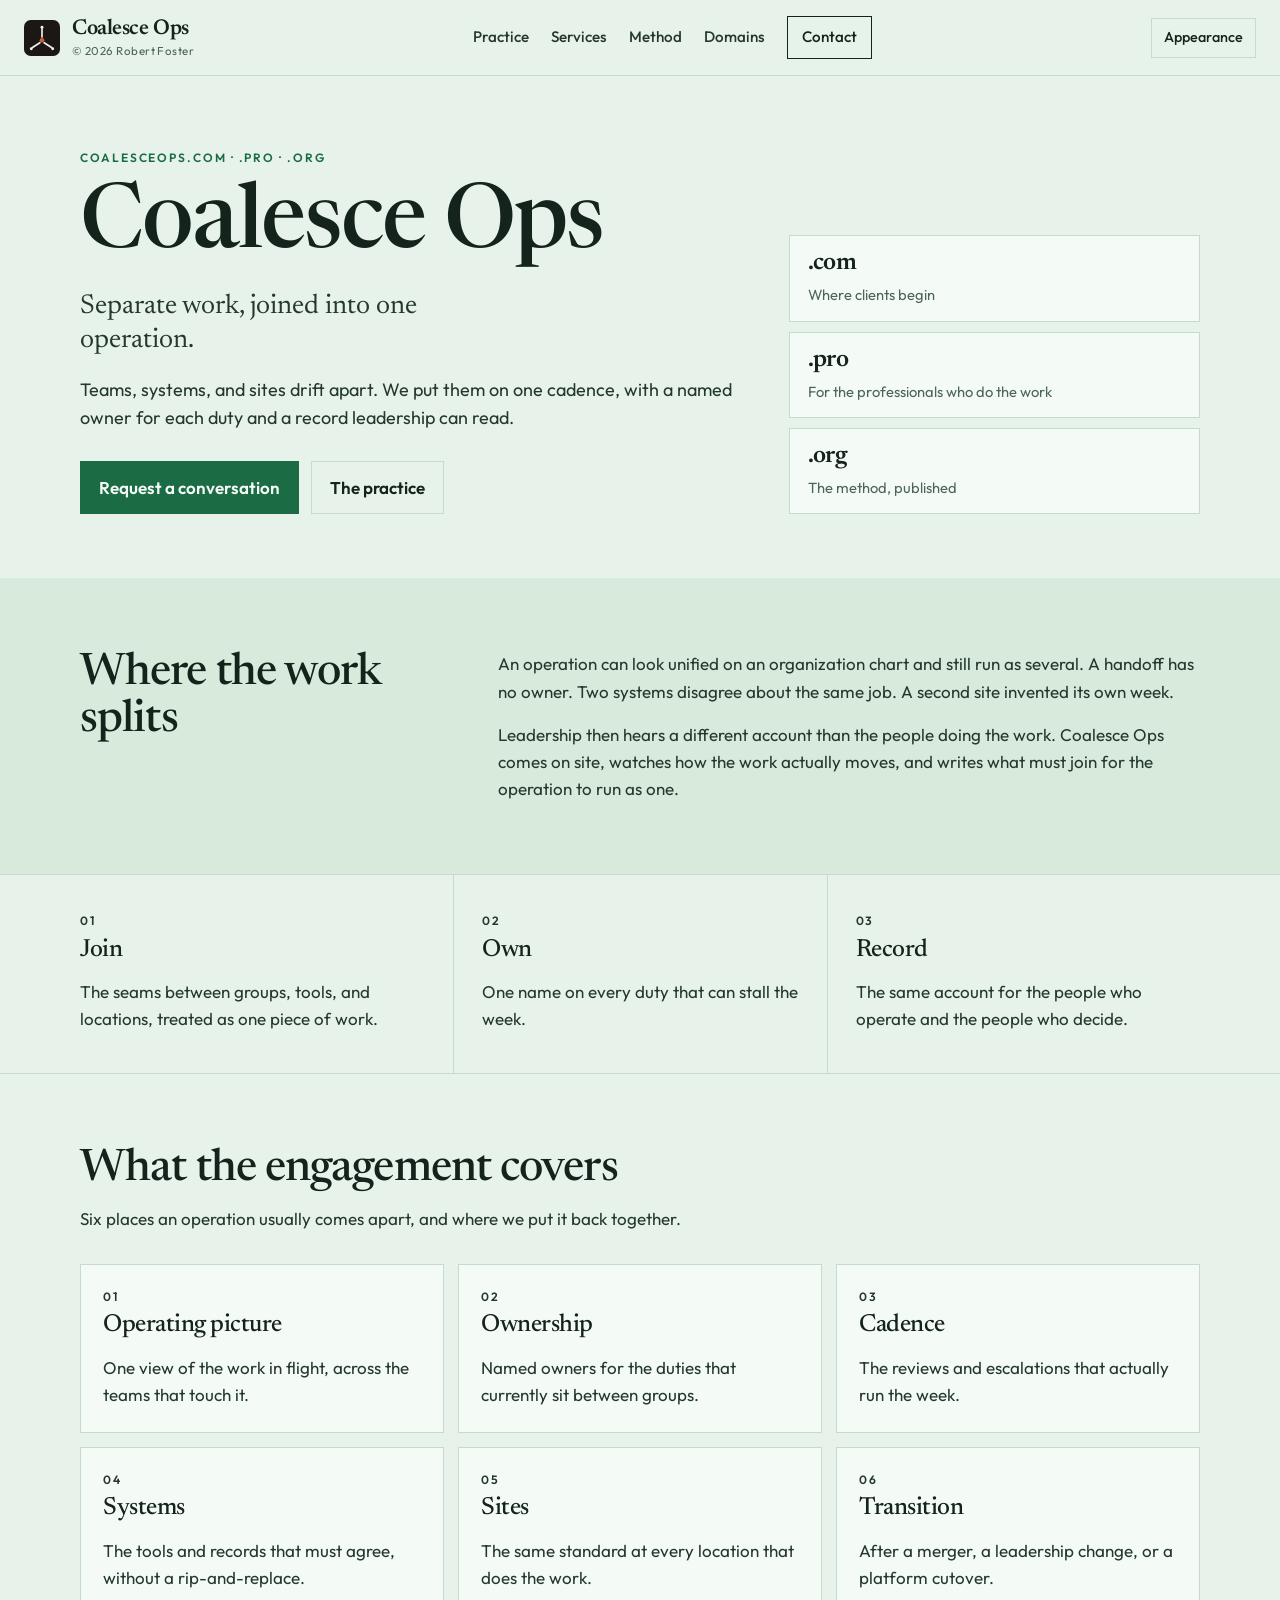
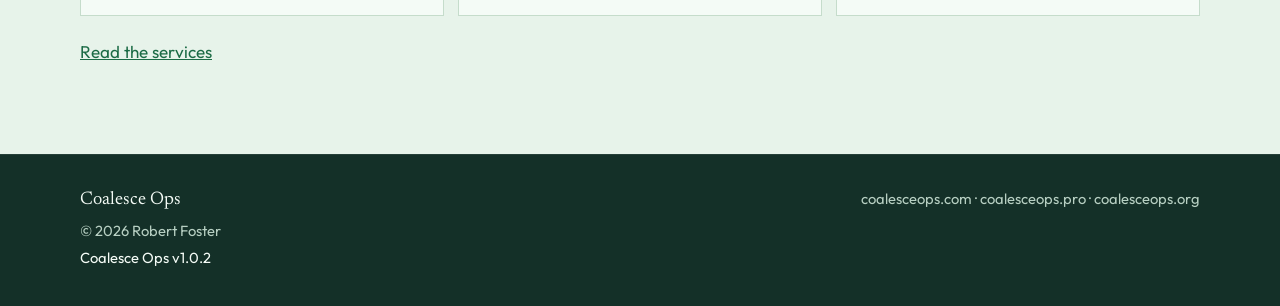
==== index.html @ cc1bc69b "Let the same site drop onto coalesceops.com, .pro, and .org. Co-authored-by: Cursor <cursoragent@cur" ====
<!DOCTYPE html>
<html lang="en">
<head>
  <meta charset="utf-8" />
  <meta name="viewport" content="width=device-width, initial-scale=1" />
  <title>Coalesce Ops — One operation across teams, systems, and sites</title>
  <meta name="description" content="Coalesce Ops joins separate teams, systems, and sites into one operation, with named owners, a single cadence, and a record leadership can use." />
  <meta name="keywords" content="Coalesce Ops, operations consulting, operating cadence, multi-site operations, coalesceops.com, coalesceops.pro, coalesceops.org" />
  <meta name="theme-color" content="#e7f3ea" />
  <script>
    (function () {
      var saved = localStorage.getItem("coalesceops-theme");
      var themes = { light: 1, dark: 1, "light-green": 1, "dark-green": 1, "light-blue": 1, "dark-blue": 1, red: 1, "light-red": 1 };
      document.documentElement.setAttribute("data-theme", themes[saved] ? saved : "light-green");
    })();
  </script>
  <link rel="icon" href="assets/favicon.svg" type="image/svg+xml" />
  <link rel="preconnect" href="https://fonts.googleapis.com" />
  <link rel="preconnect" href="https://fonts.gstatic.com" crossorigin />
  <link href="https://fonts.googleapis.com/css2?family=Newsreader:opsz,wght@6..72,500;6..72,600&family=Outfit:wght@400;500;600&display=swap" rel="stylesheet" />
  <link rel="stylesheet" href="assets/site.css?v=1.0.2" />
</head>
<body>
  <a class="skip" href="#main">Skip to content</a>
  <header class="top">
    <a class="brand" href="index.html">
      <img src="assets/favicon.svg" width="36" height="36" alt="" />
      <span class="brand-text">
        <span class="brand-name">Coalesce Ops</span>
        <span class="brand-legal">© 2026 Robert Foster</span>
      </span>
    </a>
    <nav class="nav" aria-label="Primary">
      <a href="practice.html">Practice</a>
      <a href="services.html">Services</a>
      <a href="method.html">Method</a>
      <a href="domains.html">Domains</a>
      <a class="nav-cta" href="contact.html">Contact</a>
    </nav>
    <div class="header-tools">
      <div class="settings">
        <button type="button" class="settings-btn" id="settings-toggle" aria-expanded="false" aria-controls="settings-panel">Appearance</button>
        <div class="settings-panel" id="settings-panel" hidden>
          <p class="settings-label" id="settings-label">Appearance</p>
          <div class="theme-list" role="radiogroup" aria-labelledby="settings-label">
            <button type="button" role="radio" data-theme="light" aria-checked="false">Light</button>
            <button type="button" role="radio" data-theme="dark" aria-checked="false">Dark</button>
            <button type="button" role="radio" data-theme="light-green" aria-checked="true">Light green</button>
            <button type="button" role="radio" data-theme="dark-green" aria-checked="false">Dark green</button>
            <button type="button" role="radio" data-theme="light-blue" aria-checked="false">Light blue</button>
            <button type="button" role="radio" data-theme="dark-blue" aria-checked="false">Dark blue</button>
            <button type="button" role="radio" data-theme="red" aria-checked="false">Red</button>
            <button type="button" role="radio" data-theme="light-red" aria-checked="false">Light red</button>
          </div>
        </div>
      </div>
      <button type="button" class="nav-toggle" id="nav-toggle" aria-expanded="false" aria-controls="nav-drawer" aria-label="Menu">
        <span></span><span></span>
      </button>
    </div>
  </header>
  <div class="nav-drawer" id="nav-drawer" hidden>
    <a href="practice.html">Practice</a>
    <a href="services.html">Services</a>
    <a href="method.html">Method</a>
    <a href="domains.html">Domains</a>
    <a href="contact.html">Contact</a>
  </div>

  <main id="main">
    <section class="hero">
      <div class="wrap hero-grid">
        <div>
          <p class="eyebrow">CoalesceOps.com · .pro · .org</p>
          <h1>Coalesce Ops</h1>
          <p class="motto">Separate work, joined into one operation.</p>
          <p class="lede">Teams, systems, and sites drift apart. We put them on one cadence, with a named owner for each duty and a record leadership can read.</p>
          <div class="hero-cta">
            <a class="btn primary" href="contact.html">Request a conversation</a>
            <a class="btn ghost" href="practice.html">The practice</a>
          </div>
        </div>
        <div class="domain-stack">
          <a class="domain-card" href="domains.html#com">
            <strong>.com</strong>
            <span>Where clients begin</span>
          </a>
          <a class="domain-card" href="domains.html#pro">
            <strong>.pro</strong>
            <span>For the professionals who do the work</span>
          </a>
          <a class="domain-card" href="domains.html#org">
            <strong>.org</strong>
            <span>The method, published</span>
          </a>
        </div>
      </div>
    </section>

    <section class="band alt">
      <div class="wrap split">
        <h2>Where the work splits</h2>
        <div>
          <p>An operation can look unified on an organization chart and still run as several. A handoff has no owner. Two systems disagree about the same job. A second site invented its own week.</p>
          <p>Leadership then hears a different account than the people doing the work. Coalesce Ops comes on site, watches how the work actually moves, and writes what must join for the operation to run as one.</p>
        </div>
      </div>
    </section>

    <section class="facts" aria-label="The standard">
      <div class="wrap facts-grid">
        <article>
          <p class="num">01</p>
          <h2>Join</h2>
          <p>The seams between groups, tools, and locations, treated as one piece of work.</p>
        </article>
        <article>
          <p class="num">02</p>
          <h2>Own</h2>
          <p>One name on every duty that can stall the week.</p>
        </article>
        <article>
          <p class="num">03</p>
          <h2>Record</h2>
          <p>The same account for the people who operate and the people who decide.</p>
        </article>
      </div>
    </section>

    <section class="band">
      <div class="wrap">
        <header class="section-head">
          <h2>What the engagement covers</h2>
          <p>Six places an operation usually comes apart, and where we put it back together.</p>
        </header>
        <div class="cards">
          <article class="card">
            <p class="num">01</p>
            <h3>Operating picture</h3>
            <p>One view of the work in flight, across the teams that touch it.</p>
          </article>
          <article class="card">
            <p class="num">02</p>
            <h3>Ownership</h3>
            <p>Named owners for the duties that currently sit between groups.</p>
          </article>
          <article class="card">
            <p class="num">03</p>
            <h3>Cadence</h3>
            <p>The reviews and escalations that actually run the week.</p>
          </article>
          <article class="card">
            <p class="num">04</p>
            <h3>Systems</h3>
            <p>The tools and records that must agree, without a rip-and-replace.</p>
          </article>
          <article class="card">
            <p class="num">05</p>
            <h3>Sites</h3>
            <p>The same standard at every location that does the work.</p>
          </article>
          <article class="card">
            <p class="num">06</p>
            <h3>Transition</h3>
            <p>After a merger, a leadership change, or a platform cutover.</p>
          </article>
        </div>
        <p class="section-link"><a href="services.html">Read the services</a></p>
      </div>
    </section>
  </main>

  <footer class="site-foot">
    <div class="wrap">
      <div class="foot-row">
        <div>
          <p class="foot-name">Coalesce Ops</p>
          <p class="foot-legal">© 2026 Robert Foster</p>
          <p class="foot-version">Coalesce Ops v1.0.2</p>
        </div>
        <p class="foot-domains">coalesceops.com · coalesceops.pro · coalesceops.org</p>
      </div>
      <p id="host-note"></p>
    </div>
  </footer>
  <script src="assets/site.js?v=1.0.2"></script>
</body>
</html>
---- assets/site.css ----
html[data-theme="light"] {
  --paper: #f3efe8;
  --surface: #fbf8f3;
  --ink: #1a1714;
  --ink-soft: #3a342e;
  --muted: #6d655c;
  --line: #ddd4c8;
  --accent: #9a3f2a;
  --accent-hot: #7c3120;
  --btn: #1a1714;
  --btn-text: #f6f1ea;
  --header: rgba(243, 239, 232, 0.92);
  --card: #fbf8f3;
  --band: #e9e2d6;
  --foot: #1a1714;
  --foot-ink: #f6f1ea;
  --foot-muted: #c9bfb2;
  --theme-color: #f3efe8;
}

html[data-theme="dark"] {
  --paper: #12100e;
  --surface: #1b1815;
  --ink: #f4efe8;
  --ink-soft: #ddd4c8;
  --muted: #a89d90;
  --line: #322c26;
  --accent: #e08a72;
  --accent-hot: #f0b5a4;
  --btn: #e08a72;
  --btn-text: #1a1210;
  --header: rgba(18, 16, 14, 0.92);
  --card: #1b1815;
  --band: #1b1815;
  --foot: #0c0b0a;
  --foot-ink: #f4efe8;
  --foot-muted: #a89d90;
  --theme-color: #12100e;
}

:root,
html[data-theme="light-green"] {
  --paper: #e7f3ea;
  --surface: #f4fbf6;
  --ink: #14241c;
  --ink-soft: #24382d;
  --muted: #4d6558;
  --line: #c5dccb;
  --accent: #1b6b45;
  --accent-hot: #145536;
  --btn: #1b6b45;
  --btn-text: #f4fbf6;
  --header: rgba(231, 243, 234, 0.94);
  --card: #f4fbf6;
  --band: #d7eadc;
  --foot: #143028;
  --foot-ink: #f4fbf6;
  --foot-muted: #b7cfc2;
  --theme-color: #e7f3ea;
}

html[data-theme="dark-green"] {
  --paper: #0e1c16;
  --surface: #15281f;
  --ink: #e7f3ec;
  --ink-soft: #c5dccd;
  --muted: #8eaa9c;
  --line: #2a4638;
  --accent: #8fceb0;
  --accent-hot: #c8e8d6;
  --btn: #2f6b56;
  --btn-text: #f4faf6;
  --header: rgba(14, 28, 22, 0.94);
  --card: #15281f;
  --band: #12241c;
  --foot: #081410;
  --foot-ink: #f4faf6;
  --foot-muted: #8eaa9c;
  --theme-color: #0e1c16;
}

html[data-theme="light-blue"] {
  --paper: #e7f1f8;
  --surface: #f5fafc;
  --ink: #152433;
  --ink-soft: #2c4154;
  --muted: #5a7082;
  --line: #c5d7e6;
  --accent: #1d4e89;
  --accent-hot: #163a66;
  --btn: #1d4e89;
  --btn-text: #f5fafc;
  --header: rgba(231, 241, 248, 0.94);
  --card: #f5fafc;
  --band: #d5e6f2;
  --foot: #152433;
  --foot-ink: #f5fafc;
  --foot-muted: #b7c9d8;
  --theme-color: #e7f1f8;
}

html[data-theme="dark-blue"] {
  --paper: #0e1a2b;
  --surface: #15263d;
  --ink: #eef4fb;
  --ink-soft: #d0dce8;
  --muted: #93a8be;
  --line: #2a4260;
  --accent: #9fd0f2;
  --accent-hot: #d6ebfa;
  --btn: #3d7ab8;
  --btn-text: #f4f7fb;
  --header: rgba(14, 26, 43, 0.94);
  --card: #15263d;
  --band: #122033;
  --foot: #0a1422;
  --foot-ink: #f4f7fb;
  --foot-muted: #93a8be;
  --theme-color: #0e1a2b;
}

html[data-theme="red"] {
  --paper: #2a1214;
  --surface: #3a1a1d;
  --ink: #fbeeed;
  --ink-soft: #f0d4d0;
  --muted: #c9a09a;
  --line: #5c3034;
  --accent: #f0a8a0;
  --accent-hot: #f8d0cb;
  --btn: #a33b3b;
  --btn-text: #fff6f5;
  --header: rgba(42, 18, 20, 0.94);
  --card: #3a1a1d;
  --band: #321618;
  --foot: #1a0c0e;
  --foot-ink: #fbeeed;
  --foot-muted: #c9a09a;
  --theme-color: #2a1214;
}

html[data-theme="light-red"] {
  --paper: #f8eeec;
  --surface: #fff8f7;
  --ink: #2a1614;
  --ink-soft: #4a2c28;
  --muted: #7a564f;
  --line: #ead4cf;
  --accent: #9a3030;
  --accent-hot: #7a2424;
  --btn: #9a3030;
  --btn-text: #fff8f7;
  --header: rgba(248, 238, 236, 0.94);
  --card: #fff8f7;
  --band: #f0ddd9;
  --foot: #2a1614;
  --foot-ink: #fff8f7;
  --foot-muted: #e0c4be;
  --theme-color: #f8eeec;
}

:root {
  --max: 1120px;
  --serif: "Newsreader", "Iowan Old Style", Palatino, serif;
  --sans: "Outfit", "Segoe UI", sans-serif;
}

*,
*::before,
*::after { box-sizing: border-box; }

html { scroll-behavior: smooth; }

body {
  margin: 0;
  font-family: var(--sans);
  font-size: 1.0625rem;
  line-height: 1.6;
  color: var(--ink);
  background: var(--paper);
  -webkit-font-smoothing: antialiased;
}

img { display: block; max-width: 100%; }

a { color: var(--accent); }
a:hover { color: var(--accent-hot); }

:focus-visible {
  outline: 2px solid var(--accent);
  outline-offset: 3px;
}

.skip {
  position: absolute;
  left: -999px;
  top: 0;
  background: var(--btn);
  color: var(--btn-text);
  padding: 8px 12px;
  z-index: 100;
}
.skip:focus { left: 12px; top: 12px; }

.wrap {
  width: min(var(--max), calc(100% - 48px));
  margin-inline: auto;
}

.top {
  position: sticky;
  top: 0;
  z-index: 40;
  display: flex;
  align-items: center;
  justify-content: space-between;
  gap: 20px;
  min-height: 76px;
  padding: 12px 24px;
  background: var(--header);
  border-bottom: 1px solid var(--line);
  backdrop-filter: blur(12px);
}

.brand {
  display: flex;
  align-items: center;
  gap: 12px;
  color: var(--ink);
  text-decoration: none;
  min-width: 0;
}
.brand:hover { color: var(--ink); }
.brand img { width: 36px; height: 36px; flex: none; }
.brand-text { display: flex; flex-direction: column; line-height: 1.15; }
.brand-name {
  font-family: var(--serif);
  font-weight: 600;
  font-size: 1.35rem;
  letter-spacing: -0.02em;
}
.brand-legal {
  margin-top: 2px;
  font-size: 0.72rem;
  letter-spacing: 0.04em;
  color: var(--muted);
}

.nav {
  display: flex;
  align-items: center;
  gap: 22px;
}
.nav a {
  color: var(--ink-soft);
  text-decoration: none;
  font-size: 0.95rem;
  font-weight: 500;
}
.nav a:hover,
.nav a[aria-current="page"] { color: var(--ink); }
.nav a[aria-current="page"] { box-shadow: inset 0 -1px 0 var(--accent); }

.nav-cta {
  padding: 8px 14px;
  border: 1px solid var(--ink);
  color: var(--ink) !important;
  box-shadow: none !important;
}
.nav-cta:hover,
.nav-cta[aria-current="page"] {
  background: var(--btn);
  color: var(--btn-text) !important;
  border-color: var(--btn);
}

.header-tools {
  display: flex;
  align-items: center;
  gap: 10px;
}

.settings { position: relative; }
.settings-btn {
  min-height: 40px;
  padding: 0 12px;
  border: 1px solid var(--line);
  background: transparent;
  color: var(--ink);
  font: inherit;
  font-size: 0.9rem;
  font-weight: 500;
  cursor: pointer;
}
.settings-panel {
  position: absolute;
  top: calc(100% + 8px);
  right: 0;
  z-index: 50;
  min-width: 180px;
  padding: 12px;
  background: var(--surface);
  border: 1px solid var(--line);
}
.settings-panel[hidden] { display: none !important; }
.settings-label {
  margin: 0 0 8px;
  font-size: 0.72rem;
  font-weight: 600;
  letter-spacing: 0.12em;
  text-transform: uppercase;
  color: var(--muted);
}
.theme-list { display: flex; flex-direction: column; }
.theme-list button {
  min-height: 36px;
  padding: 6px 8px;
  border: 0;
  background: transparent;
  color: var(--ink);
  font: inherit;
  font-size: 0.92rem;
  text-align: left;
  cursor: pointer;
}
.theme-list button[aria-checked="true"] {
  background: var(--ink);
  color: var(--paper);
}

.nav-toggle {
  display: none;
  width: 44px;
  height: 44px;
  border: 1px solid var(--line);
  background: transparent;
  cursor: pointer;
  padding: 0;
  align-items: center;
  justify-content: center;
  flex-direction: column;
  gap: 6px;
}
.nav-toggle span {
  display: block;
  width: 18px;
  height: 1.5px;
  background: var(--ink);
}

.nav-drawer {
  position: sticky;
  top: 76px;
  z-index: 39;
  display: flex;
  flex-direction: column;
  margin: 0 16px;
  background: var(--surface);
  border: 1px solid var(--line);
}
.nav-drawer[hidden] { display: none !important; }
.nav-drawer a {
  color: var(--ink);
  text-decoration: none;
  padding: 14px 16px;
  border-bottom: 1px solid var(--line);
  font-weight: 500;
}
.nav-drawer a:last-child { border-bottom: 0; }
.nav-drawer a[aria-current="page"] { color: var(--accent); }

.hero {
  padding: 72px 0 64px;
}
.hero-grid {
  display: grid;
  grid-template-columns: 1.35fr 0.85fr;
  gap: 56px;
  align-items: end;
}
.eyebrow {
  margin: 0 0 18px;
  font-size: 0.75rem;
  font-weight: 600;
  letter-spacing: 0.16em;
  text-transform: uppercase;
  color: var(--accent);
}
h1, h2, h3 { font-family: var(--serif); font-weight: 500; letter-spacing: -0.02em; }
.hero h1 {
  margin: 0;
  font-size: clamp(3.2rem, 7vw, 5.6rem);
  line-height: 0.92;
}
.motto {
  margin: 22px 0 0;
  max-width: 16em;
  font-family: var(--serif);
  font-size: clamp(1.35rem, 2.2vw, 1.7rem);
  line-height: 1.25;
  color: var(--ink-soft);
}
.lede {
  margin: 18px 0 0;
  max-width: 38em;
  font-size: 1.125rem;
  color: var(--ink-soft);
}
.hero-cta {
  display: flex;
  flex-wrap: wrap;
  gap: 12px;
  margin-top: 28px;
}

.btn {
  display: inline-flex;
  align-items: center;
  justify-content: center;
  min-height: 48px;
  padding: 12px 18px;
  font: inherit;
  font-weight: 600;
  text-decoration: none;
  border: 1px solid transparent;
}
.btn.primary { background: var(--btn); color: var(--btn-text); }
.btn.primary:hover { color: var(--btn-text); filter: brightness(1.15); }
.btn.ghost {
  background: transparent;
  color: var(--ink);
  border-color: var(--line);
}
.btn.ghost:hover { border-color: var(--ink); color: var(--ink); }

.domain-stack { display: flex; flex-direction: column; gap: 10px; }
.domain-card {
  display: block;
  padding: 16px 18px 14px;
  background: var(--card);
  border: 1px solid var(--line);
  text-decoration: none;
  color: var(--ink);
}
.domain-card:hover { border-color: var(--accent); color: var(--ink); }
.domain-card strong {
  display: block;
  font-family: var(--serif);
  font-size: 1.55rem;
  font-weight: 600;
  letter-spacing: -0.03em;
  line-height: 1;
}
.domain-card span {
  display: block;
  margin-top: 6px;
  color: var(--muted);
  font-size: 0.92rem;
}

.band { padding: 72px 0; }
.band.alt { background: var(--band); }
.split {
  display: grid;
  grid-template-columns: 0.7fr 1.3fr;
  gap: 40px;
}
.split h2, .section-head h2, .page-head h1 {
  margin: 0;
  font-size: clamp(2rem, 4vw, 2.8rem);
  line-height: 1.05;
}
.page-head { padding: 56px 0 8px; }
.page-head .lede { margin-top: 16px; }
.split p, .prose p { margin: 0 0 16px; color: var(--ink-soft); }
.split p:last-child, .prose p:last-child { margin-bottom: 0; }

.facts { border-top: 1px solid var(--line); border-bottom: 1px solid var(--line); }
.facts-grid {
  display: grid;
  grid-template-columns: repeat(3, 1fr);
}
.facts article { padding: 36px 28px 40px 0; }
.facts article + article {
  padding-left: 28px;
  border-left: 1px solid var(--line);
}
.num {
  margin: 0 0 10px;
  font-size: 0.75rem;
  font-weight: 600;
  letter-spacing: 0.14em;
  color: var(--accent);
}
.facts h2, .card h3, .steps h3 {
  margin: 0 0 8px;
  font-size: 1.55rem;
}
.facts p, .card p, .steps p { margin: 0; color: var(--ink-soft); }

.section-head { max-width: 36em; margin-bottom: 32px; }
.section-head p { margin: 12px 0 0; color: var(--ink-soft); }

.cards {
  display: grid;
  grid-template-columns: repeat(3, 1fr);
  gap: 14px;
}
.card {
  padding: 22px 22px 24px;
  background: var(--surface);
  border: 1px solid var(--line);
}
.card a.more {
  display: inline-block;
  margin-top: 14px;
  font-size: 0.92rem;
  font-weight: 600;
  text-decoration: none;
}

.steps {
  list-style: none;
  margin: 0;
  padding: 0;
  display: grid;
  gap: 0;
}
.steps li {
  display: grid;
  grid-template-columns: 88px 1fr;
  gap: 16px;
  padding: 22px 0;
  border-top: 1px solid var(--line);
}
.steps li:last-child { border-bottom: 1px solid var(--line); }
.steps .num { margin: 6px 0 0; font-family: var(--serif); font-size: 1.4rem; letter-spacing: 0; font-weight: 500; }

.domain-detail { display: grid; gap: 14px; }
.domain-detail article {
  display: grid;
  grid-template-columns: 180px 1fr;
  gap: 24px;
  padding: 28px 0;
  border-top: 1px solid var(--line);
}
.domain-detail article:last-child { border-bottom: 1px solid var(--line); }
.tld {
  margin: 0;
  font-family: var(--serif);
  font-size: 2rem;
  line-height: 1;
}
.domain-detail h2 { margin: 0 0 8px; font-size: 1.7rem; }
.domain-detail p { margin: 0; color: var(--ink-soft); }

address {
  font-style: normal;
  display: flex;
  flex-direction: column;
  gap: 8px;
  font-size: 1.25rem;
}
address a { color: var(--foot-ink); text-decoration: none; border-bottom: 1px solid var(--foot-muted); }
.contact-band {
  background: var(--foot);
  color: var(--foot-ink);
  padding: 64px 0;
}
.contact-band .eyebrow { color: #e08a72; }
.contact-band h2 { margin: 0 0 12px; font-size: clamp(2rem, 4vw, 2.8rem); }
.section-link { margin-top: 22px; }
.contact-band p { margin: 0; max-width: 36em; color: var(--foot-muted); }
.contact-grid {
  display: grid;
  grid-template-columns: 1.2fr 0.8fr;
  gap: 32px;
  align-items: end;
}

.site-foot {
  background: var(--foot);
  color: var(--foot-muted);
  border-top: 1px solid rgba(255, 255, 255, 0.08);
  padding: 28px 0 36px;
}
.foot-row {
  display: flex;
  flex-wrap: wrap;
  justify-content: space-between;
  gap: 12px 24px;
  align-items: baseline;
}
.foot-name {
  margin: 0;
  color: var(--foot-ink);
  font-family: var(--serif);
  font-size: 1.15rem;
}
.foot-version, .foot-legal, .foot-domains { margin: 4px 0 0; font-size: 0.92rem; }
.foot-version { color: var(--foot-ink); }
#host-note:empty { display: none; }
#host-note { margin: 14px 0 0; font-size: 0.92rem; }

@media (max-width: 900px) {
  .nav { display: none; }
  .nav-toggle { display: flex; }
  .hero-grid,
  .split,
  .facts-grid,
  .cards,
  .contact-grid,
  .domain-detail article {
    grid-template-columns: 1fr;
  }
  .facts article,
  .facts article + article {
    padding: 28px 0;
    border-left: 0;
    border-top: 1px solid var(--line);
  }
  .facts article:first-child { border-top: 0; }
  .hero { padding-top: 40px; }
  .wrap { width: min(var(--max), calc(100% - 32px)); }
}
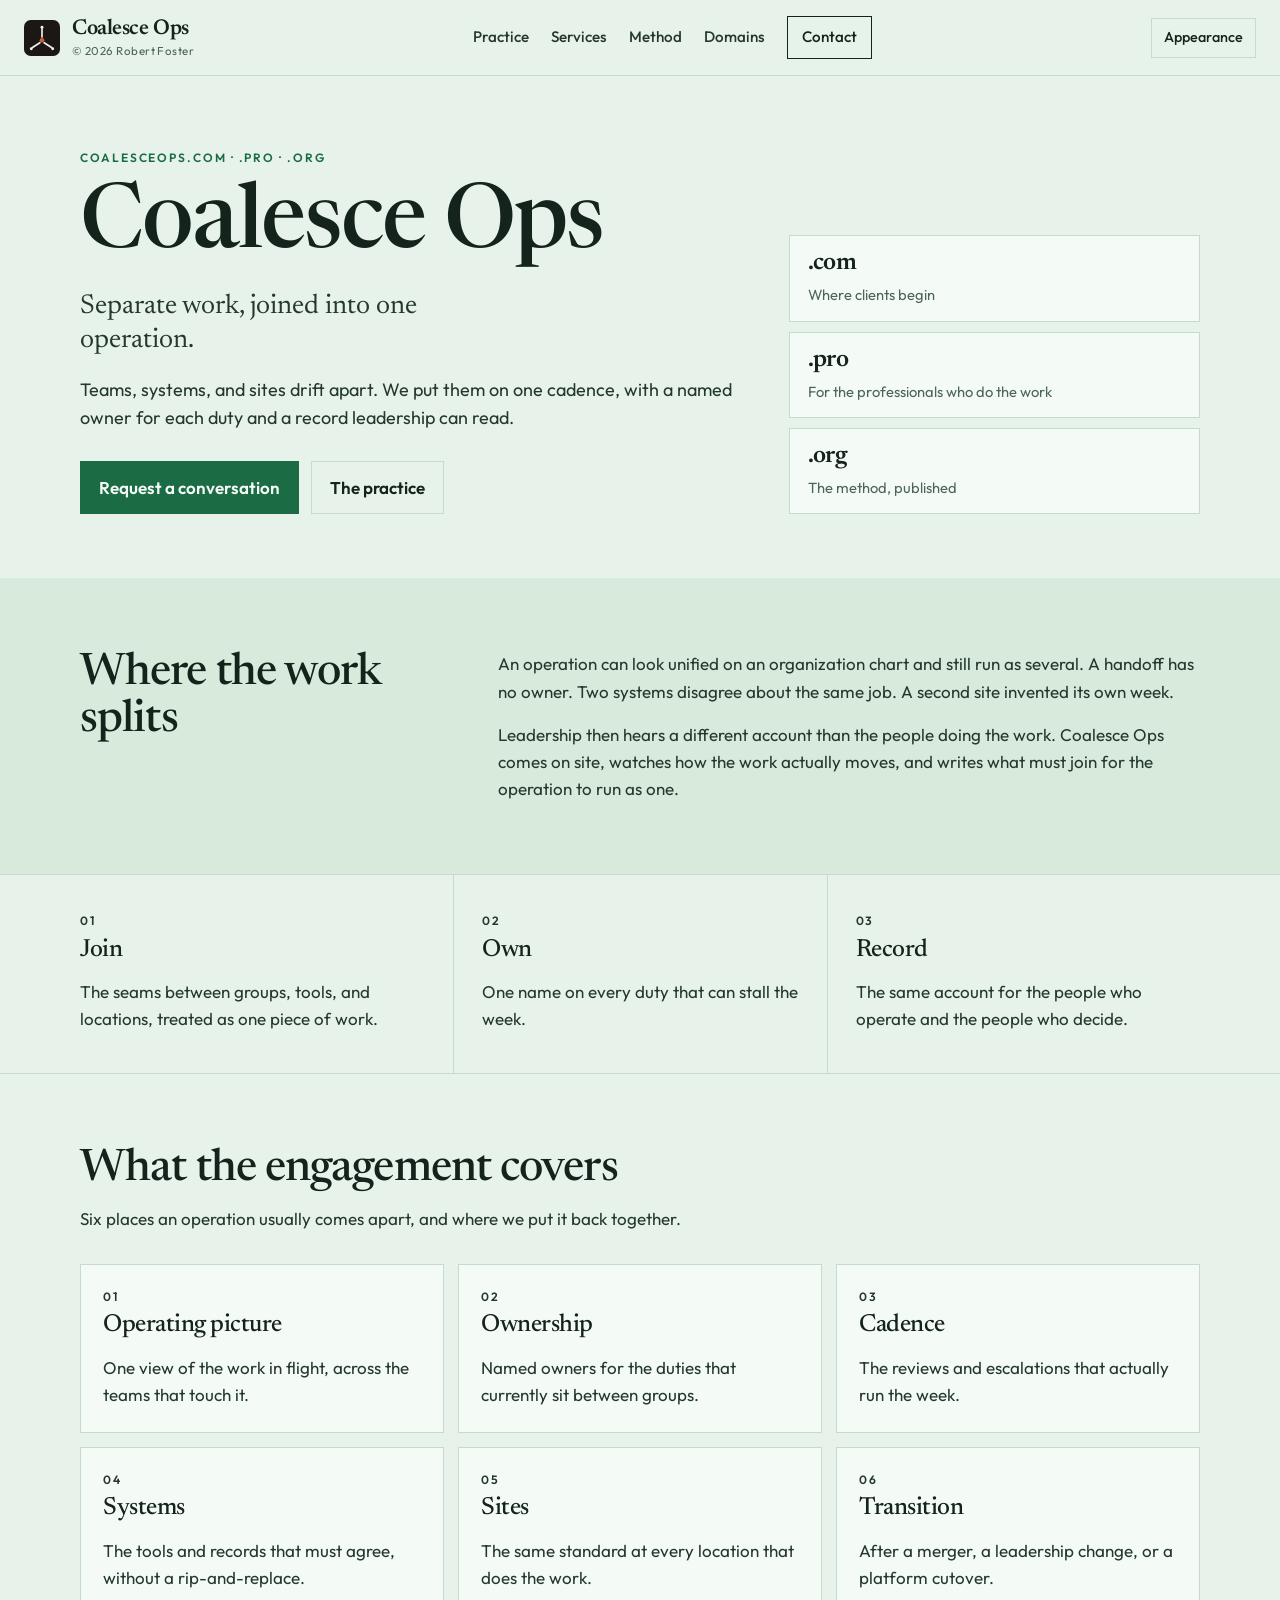
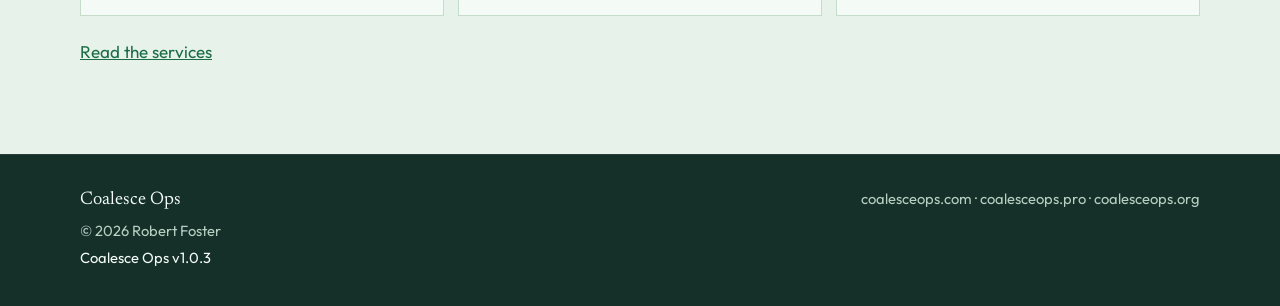
==== commit 5b473af6: "Add a medium blue appearance between light blue and dark blue. Co-authored-by: Cursor <cursoragent@c" ====
--- a/index.html
+++ b/index.html
@@ -10,7 +10,7 @@
   <script>
     (function () {
       var saved = localStorage.getItem("coalesceops-theme");
-      var themes = { light: 1, dark: 1, "light-green": 1, "dark-green": 1, "light-blue": 1, "dark-blue": 1, red: 1, "light-red": 1 };
+      var themes = { light: 1, dark: 1, "light-green": 1, "dark-green": 1, "light-blue": 1, "medium-blue": 1, "dark-blue": 1, red: 1, "light-red": 1 };
       document.documentElement.setAttribute("data-theme", themes[saved] ? saved : "light-green");
     })();
   </script>
@@ -18,7 +18,7 @@
   <link rel="preconnect" href="https://fonts.googleapis.com" />
   <link rel="preconnect" href="https://fonts.gstatic.com" crossorigin />
   <link href="https://fonts.googleapis.com/css2?family=Newsreader:opsz,wght@6..72,500;6..72,600&family=Outfit:wght@400;500;600&display=swap" rel="stylesheet" />
-  <link rel="stylesheet" href="assets/site.css?v=1.0.2" />
+  <link rel="stylesheet" href="assets/site.css?v=1.0.3" />
 </head>
 <body>
   <a class="skip" href="#main">Skip to content</a>
@@ -48,6 +48,7 @@
             <button type="button" role="radio" data-theme="light-green" aria-checked="true">Light green</button>
             <button type="button" role="radio" data-theme="dark-green" aria-checked="false">Dark green</button>
             <button type="button" role="radio" data-theme="light-blue" aria-checked="false">Light blue</button>
+            <button type="button" role="radio" data-theme="medium-blue" aria-checked="false">Medium blue</button>
             <button type="button" role="radio" data-theme="dark-blue" aria-checked="false">Dark blue</button>
             <button type="button" role="radio" data-theme="red" aria-checked="false">Red</button>
             <button type="button" role="radio" data-theme="light-red" aria-checked="false">Light red</button>
@@ -176,13 +177,13 @@
         <div>
           <p class="foot-name">Coalesce Ops</p>
           <p class="foot-legal">© 2026 Robert Foster</p>
-          <p class="foot-version">Coalesce Ops v1.0.2</p>
+          <p class="foot-version">Coalesce Ops v1.0.3</p>
         </div>
         <p class="foot-domains">coalesceops.com · coalesceops.pro · coalesceops.org</p>
       </div>
       <p id="host-note"></p>
     </div>
   </footer>
-  <script src="assets/site.js?v=1.0.2"></script>
+  <script src="assets/site.js?v=1.0.3"></script>
 </body>
 </html>
--- a/assets/site.css
+++ b/assets/site.css
@@ -97,6 +97,26 @@
   --foot-ink: #f5fafc;
   --foot-muted: #b7c9d8;
   --theme-color: #e7f1f8;
+}
+
+html[data-theme="medium-blue"] {
+  --paper: #1f5c96;
+  --surface: #2770b0;
+  --ink: #f4f8fc;
+  --ink-soft: #d7e6f4;
+  --muted: #d5e6f5;
+  --line: #4d8bc4;
+  --accent: #d6ebfa;
+  --accent-hot: #ffffff;
+  --btn: #d6ebfa;
+  --btn-text: #0e2a44;
+  --header: rgba(31, 92, 150, 0.94);
+  --card: #2770b0;
+  --band: #1a5084;
+  --foot: #0e2a44;
+  --foot-ink: #f4f8fc;
+  --foot-muted: #c5d7e8;
+  --theme-color: #1f5c96;
 }
 
 html[data-theme="dark-blue"] {
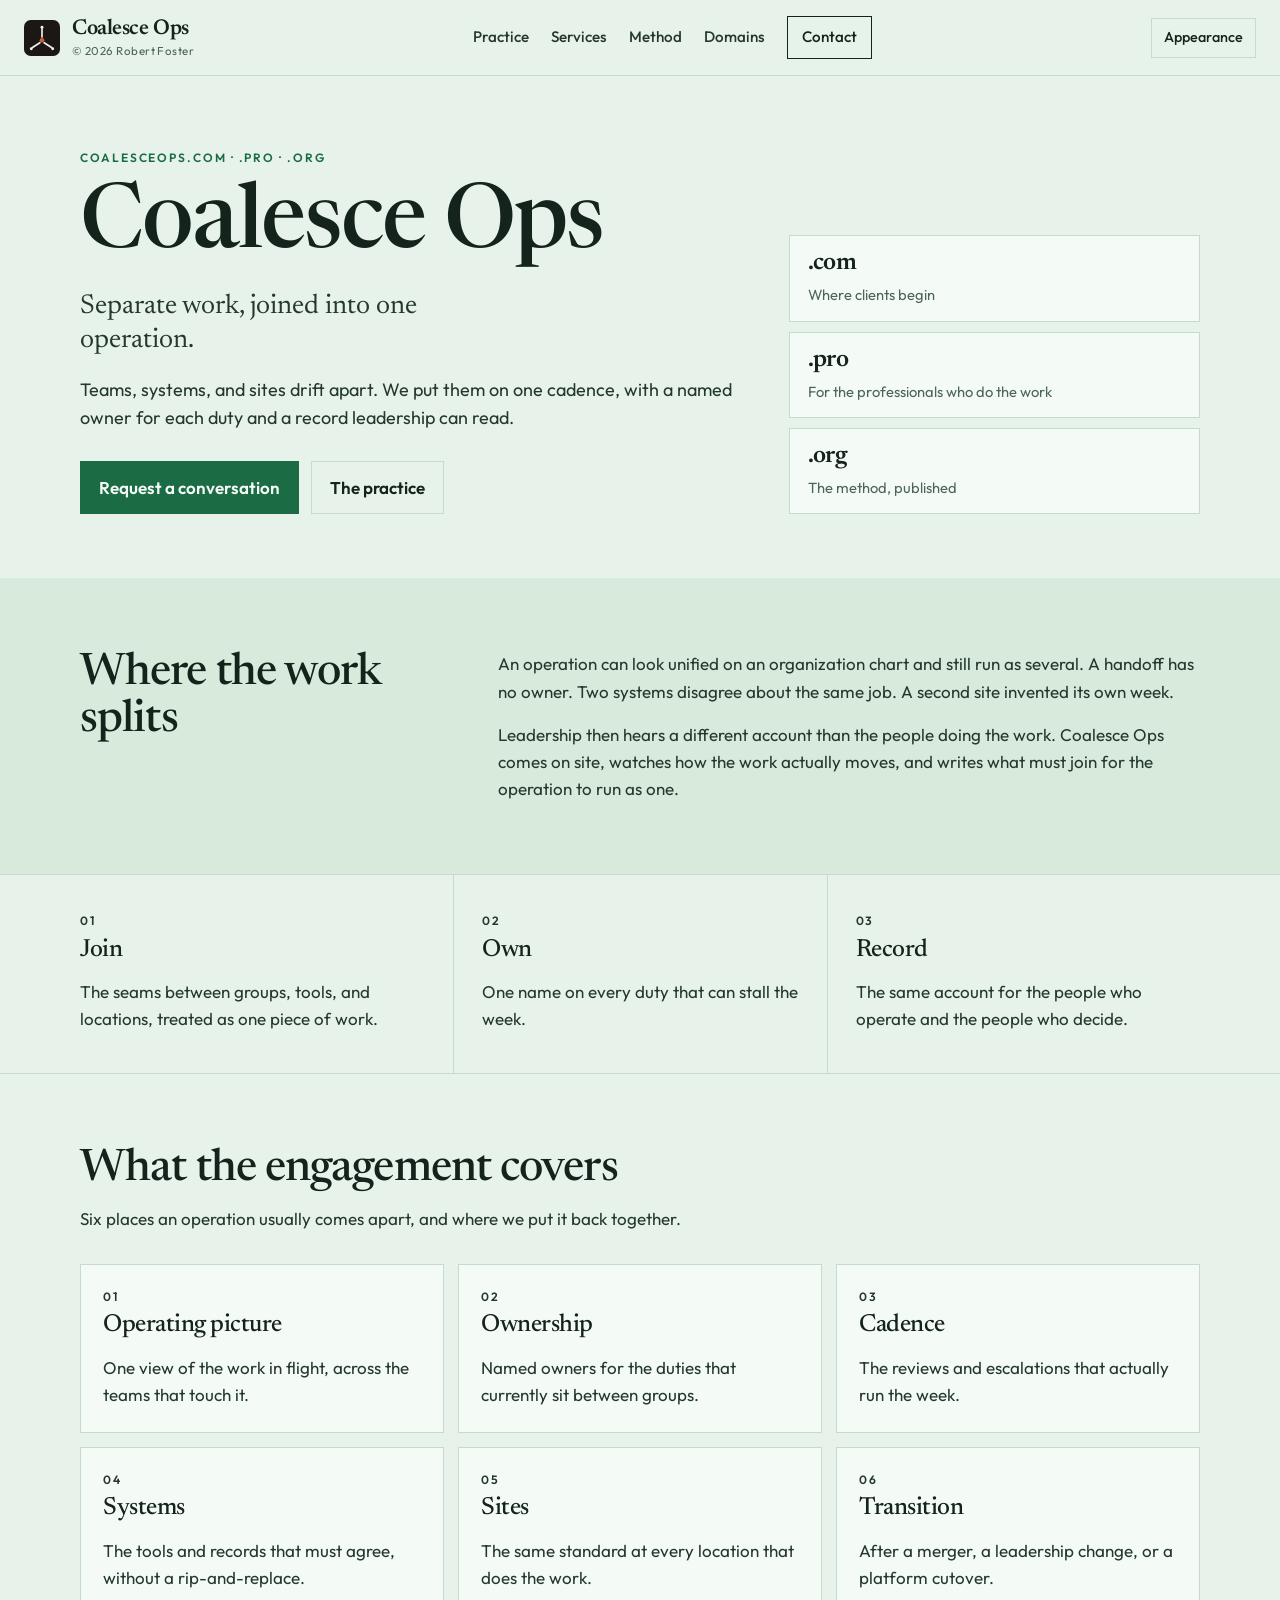
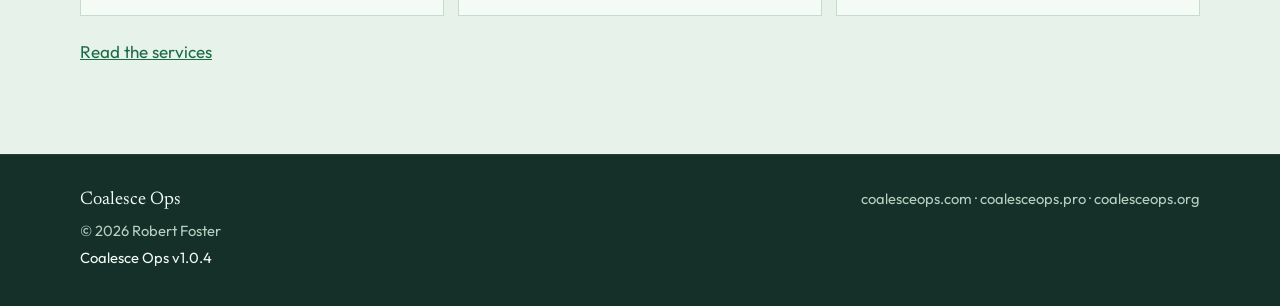
==== commit 9485bcaf: "Add a medium green appearance between light green and dark green. Co-authored-by: Cursor <cursoragen" ====
--- a/index.html
+++ b/index.html
@@ -10,7 +10,7 @@
   <script>
     (function () {
       var saved = localStorage.getItem("coalesceops-theme");
-      var themes = { light: 1, dark: 1, "light-green": 1, "dark-green": 1, "light-blue": 1, "medium-blue": 1, "dark-blue": 1, red: 1, "light-red": 1 };
+      var themes = { light: 1, dark: 1, "light-green": 1, "medium-green": 1, "dark-green": 1, "light-blue": 1, "medium-blue": 1, "dark-blue": 1, red: 1, "light-red": 1 };
       document.documentElement.setAttribute("data-theme", themes[saved] ? saved : "light-green");
     })();
   </script>
@@ -18,7 +18,7 @@
   <link rel="preconnect" href="https://fonts.googleapis.com" />
   <link rel="preconnect" href="https://fonts.gstatic.com" crossorigin />
   <link href="https://fonts.googleapis.com/css2?family=Newsreader:opsz,wght@6..72,500;6..72,600&family=Outfit:wght@400;500;600&display=swap" rel="stylesheet" />
-  <link rel="stylesheet" href="assets/site.css?v=1.0.3" />
+  <link rel="stylesheet" href="assets/site.css?v=1.0.4" />
 </head>
 <body>
   <a class="skip" href="#main">Skip to content</a>
@@ -46,6 +46,7 @@
             <button type="button" role="radio" data-theme="light" aria-checked="false">Light</button>
             <button type="button" role="radio" data-theme="dark" aria-checked="false">Dark</button>
             <button type="button" role="radio" data-theme="light-green" aria-checked="true">Light green</button>
+            <button type="button" role="radio" data-theme="medium-green" aria-checked="false">Medium green</button>
             <button type="button" role="radio" data-theme="dark-green" aria-checked="false">Dark green</button>
             <button type="button" role="radio" data-theme="light-blue" aria-checked="false">Light blue</button>
             <button type="button" role="radio" data-theme="medium-blue" aria-checked="false">Medium blue</button>
@@ -177,13 +178,13 @@
         <div>
           <p class="foot-name">Coalesce Ops</p>
           <p class="foot-legal">© 2026 Robert Foster</p>
-          <p class="foot-version">Coalesce Ops v1.0.3</p>
+          <p class="foot-version">Coalesce Ops v1.0.4</p>
         </div>
         <p class="foot-domains">coalesceops.com · coalesceops.pro · coalesceops.org</p>
       </div>
       <p id="host-note"></p>
     </div>
   </footer>
-  <script src="assets/site.js?v=1.0.3"></script>
+  <script src="assets/site.js?v=1.0.4"></script>
 </body>
 </html>
--- a/assets/site.css
+++ b/assets/site.css
@@ -57,6 +57,26 @@
   --foot-ink: #f4fbf6;
   --foot-muted: #b7cfc2;
   --theme-color: #e7f3ea;
+}
+
+html[data-theme="medium-green"] {
+  --paper: #1f6b45;
+  --surface: #278556;
+  --ink: #f4fbf6;
+  --ink-soft: #d7eadf;
+  --muted: #d5eadc;
+  --line: #4d9a72;
+  --accent: #d7f0e3;
+  --accent-hot: #ffffff;
+  --btn: #d7f0e3;
+  --btn-text: #0e2a1c;
+  --header: rgba(31, 107, 69, 0.94);
+  --card: #278556;
+  --band: #1a5c3b;
+  --foot: #0e2a1c;
+  --foot-ink: #f4fbf6;
+  --foot-muted: #c5dfd0;
+  --theme-color: #1f6b45;
 }
 
 html[data-theme="dark-green"] {
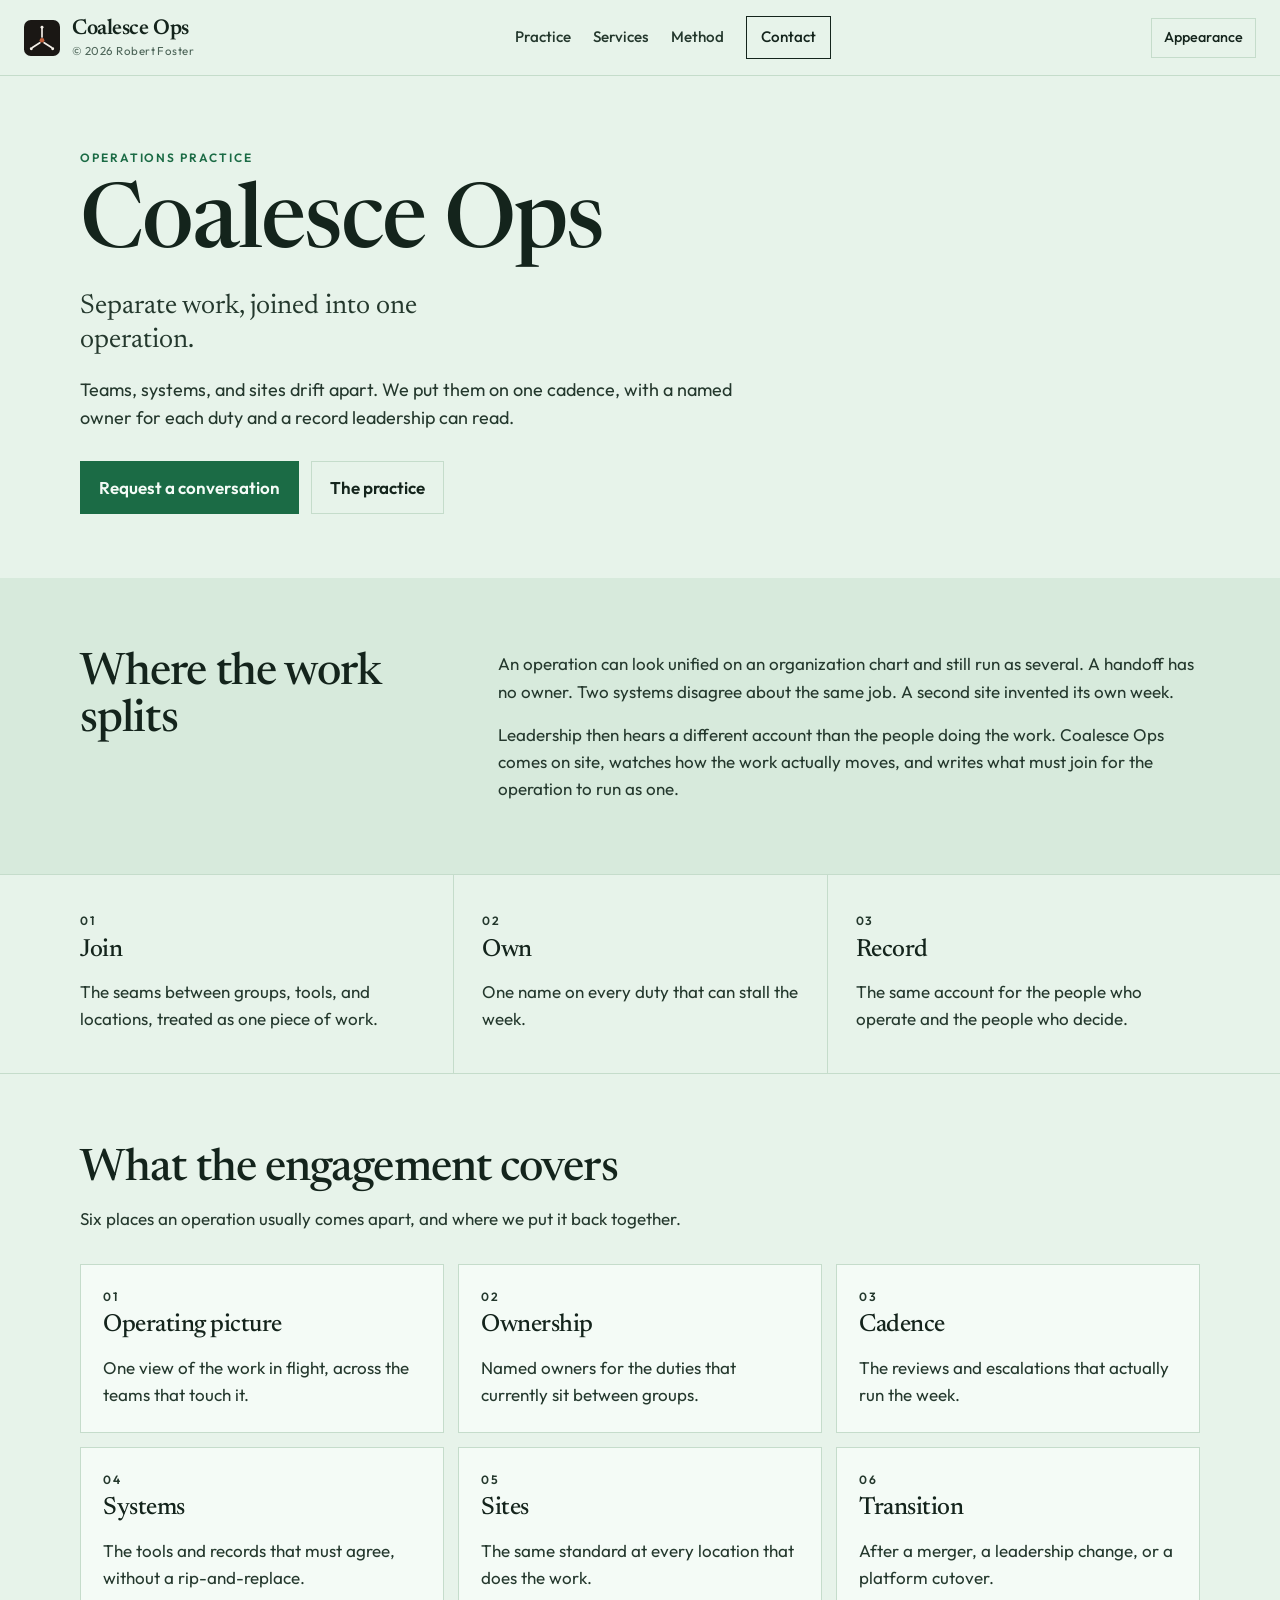
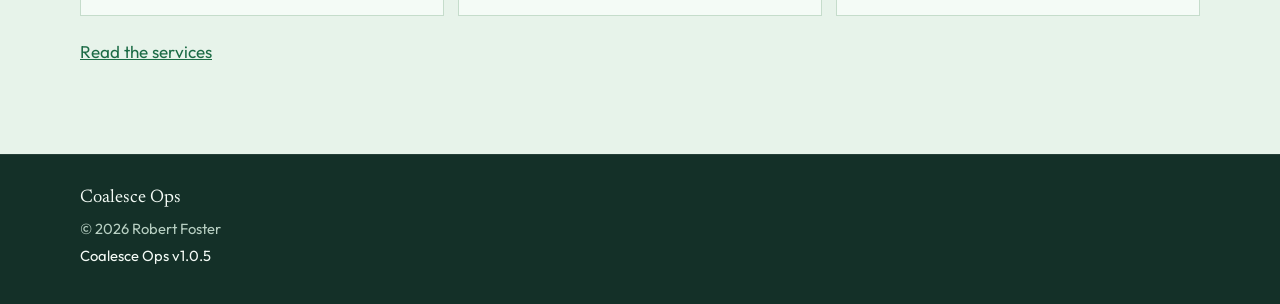
==== commit 59a9e980: "Remove domain-extension labels from every page. Co-authored-by: Cursor <cursoragent@cursor.com>" ====
--- a/index.html
+++ b/index.html
@@ -5,7 +5,7 @@
   <meta name="viewport" content="width=device-width, initial-scale=1" />
   <title>Coalesce Ops — One operation across teams, systems, and sites</title>
   <meta name="description" content="Coalesce Ops joins separate teams, systems, and sites into one operation, with named owners, a single cadence, and a record leadership can use." />
-  <meta name="keywords" content="Coalesce Ops, operations consulting, operating cadence, multi-site operations, coalesceops.com, coalesceops.pro, coalesceops.org" />
+  <meta name="keywords" content="Coalesce Ops, operations consulting, operating cadence, multi-site operations, ownership, handoffs" />
   <meta name="theme-color" content="#e7f3ea" />
   <script>
     (function () {
@@ -18,7 +18,7 @@
   <link rel="preconnect" href="https://fonts.googleapis.com" />
   <link rel="preconnect" href="https://fonts.gstatic.com" crossorigin />
   <link href="https://fonts.googleapis.com/css2?family=Newsreader:opsz,wght@6..72,500;6..72,600&family=Outfit:wght@400;500;600&display=swap" rel="stylesheet" />
-  <link rel="stylesheet" href="assets/site.css?v=1.0.4" />
+  <link rel="stylesheet" href="assets/site.css?v=1.0.5" />
 </head>
 <body>
   <a class="skip" href="#main">Skip to content</a>
@@ -34,7 +34,6 @@
       <a href="practice.html">Practice</a>
       <a href="services.html">Services</a>
       <a href="method.html">Method</a>
-      <a href="domains.html">Domains</a>
       <a class="nav-cta" href="contact.html">Contact</a>
     </nav>
     <div class="header-tools">
@@ -65,36 +64,19 @@
     <a href="practice.html">Practice</a>
     <a href="services.html">Services</a>
     <a href="method.html">Method</a>
-    <a href="domains.html">Domains</a>
     <a href="contact.html">Contact</a>
   </div>
 
   <main id="main">
     <section class="hero">
-      <div class="wrap hero-grid">
-        <div>
-          <p class="eyebrow">CoalesceOps.com · .pro · .org</p>
-          <h1>Coalesce Ops</h1>
-          <p class="motto">Separate work, joined into one operation.</p>
-          <p class="lede">Teams, systems, and sites drift apart. We put them on one cadence, with a named owner for each duty and a record leadership can read.</p>
-          <div class="hero-cta">
-            <a class="btn primary" href="contact.html">Request a conversation</a>
-            <a class="btn ghost" href="practice.html">The practice</a>
-          </div>
-        </div>
-        <div class="domain-stack">
-          <a class="domain-card" href="domains.html#com">
-            <strong>.com</strong>
-            <span>Where clients begin</span>
-          </a>
-          <a class="domain-card" href="domains.html#pro">
-            <strong>.pro</strong>
-            <span>For the professionals who do the work</span>
-          </a>
-          <a class="domain-card" href="domains.html#org">
-            <strong>.org</strong>
-            <span>The method, published</span>
-          </a>
+      <div class="wrap">
+        <p class="eyebrow">Operations practice</p>
+        <h1>Coalesce Ops</h1>
+        <p class="motto">Separate work, joined into one operation.</p>
+        <p class="lede">Teams, systems, and sites drift apart. We put them on one cadence, with a named owner for each duty and a record leadership can read.</p>
+        <div class="hero-cta">
+          <a class="btn primary" href="contact.html">Request a conversation</a>
+          <a class="btn ghost" href="practice.html">The practice</a>
         </div>
       </div>
     </section>
@@ -178,13 +160,11 @@
         <div>
           <p class="foot-name">Coalesce Ops</p>
           <p class="foot-legal">© 2026 Robert Foster</p>
-          <p class="foot-version">Coalesce Ops v1.0.4</p>
+          <p class="foot-version">Coalesce Ops v1.0.5</p>
         </div>
-        <p class="foot-domains">coalesceops.com · coalesceops.pro · coalesceops.org</p>
       </div>
-      <p id="host-note"></p>
     </div>
   </footer>
-  <script src="assets/site.js?v=1.0.4"></script>
+  <script src="assets/site.js?v=1.0.5"></script>
 </body>
 </html>
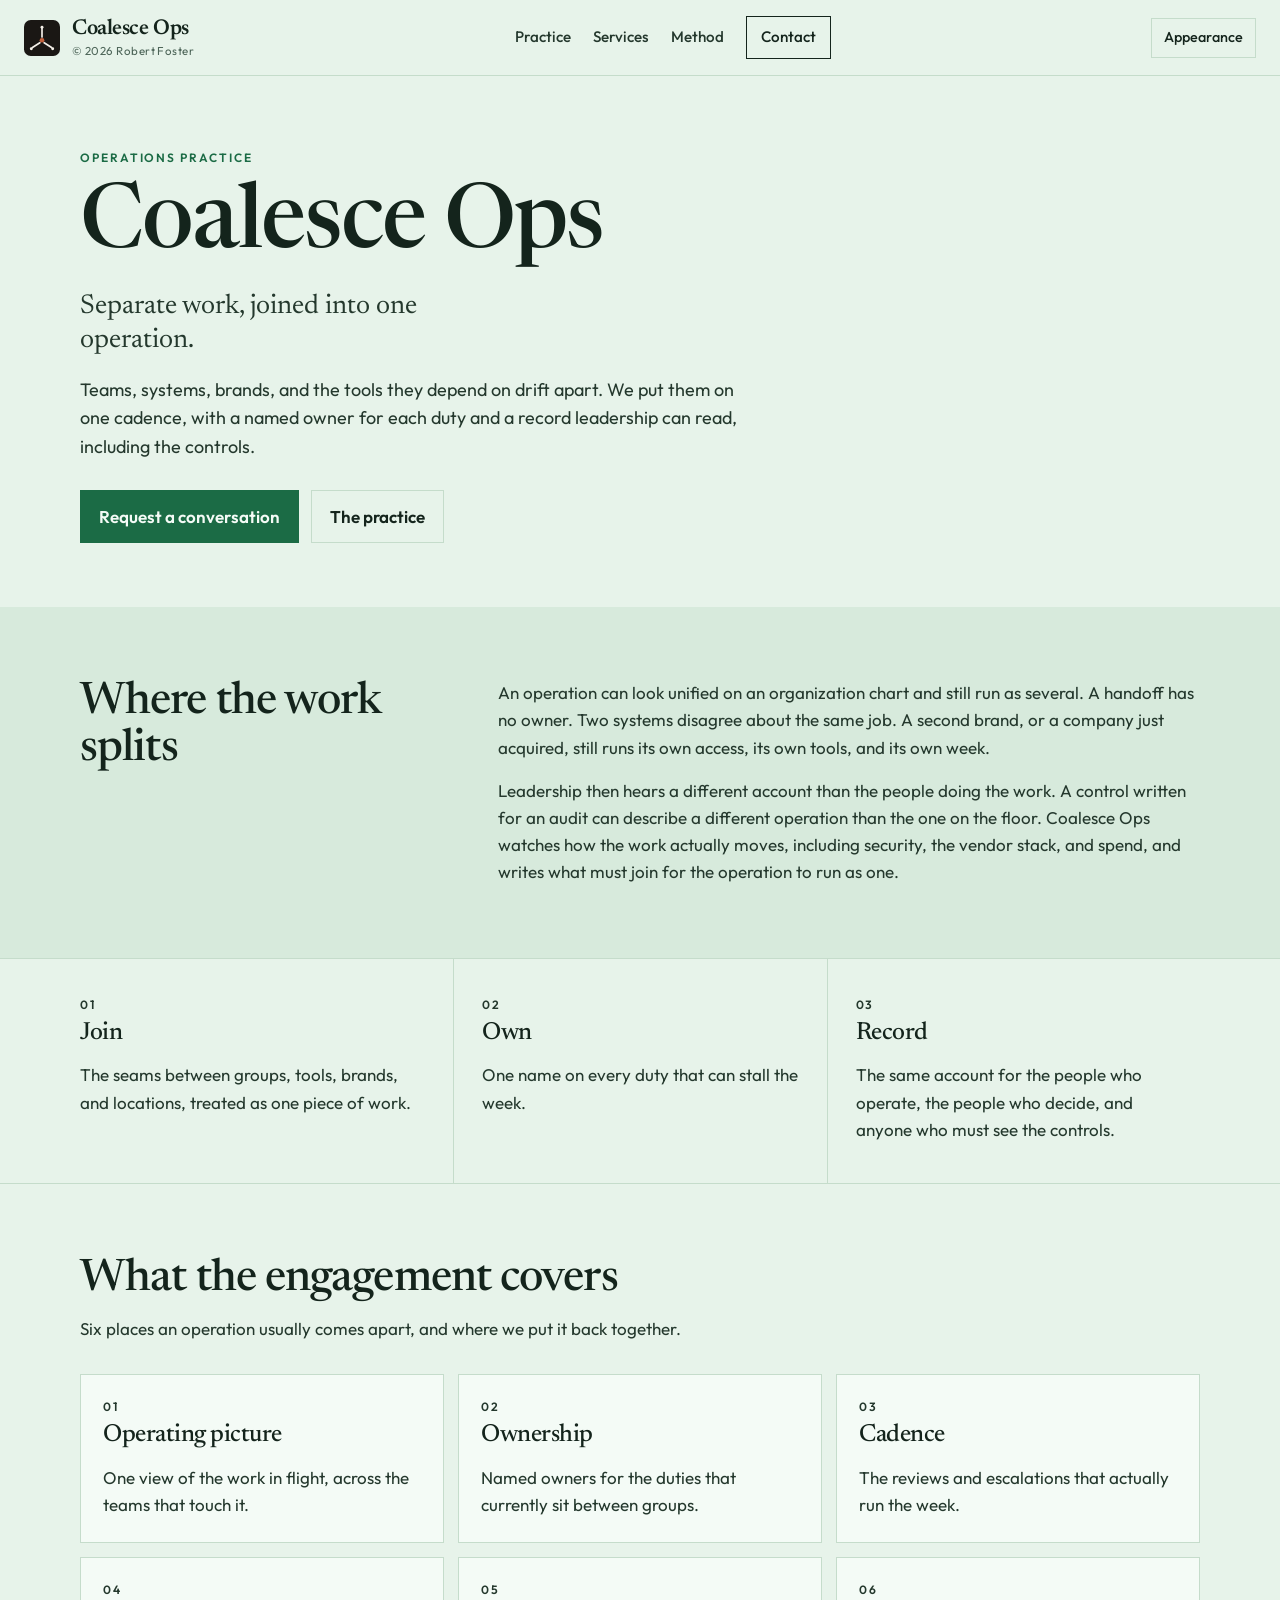
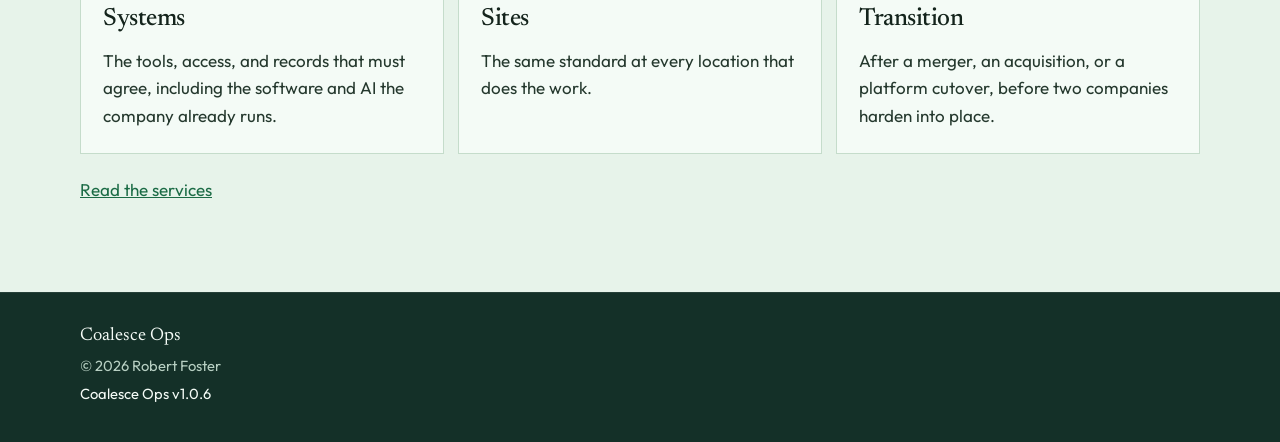
==== commit 9d8f2b81: "Widen the practice outlook to security, tools, and work after an acquisition. Co-authored-by: Cursor" ====
--- a/index.html
+++ b/index.html
@@ -3,9 +3,9 @@
 <head>
   <meta charset="utf-8" />
   <meta name="viewport" content="width=device-width, initial-scale=1" />
-  <title>Coalesce Ops — One operation across teams, systems, and sites</title>
-  <meta name="description" content="Coalesce Ops joins separate teams, systems, and sites into one operation, with named owners, a single cadence, and a record leadership can use." />
-  <meta name="keywords" content="Coalesce Ops, operations consulting, operating cadence, multi-site operations, ownership, handoffs" />
+  <title>Coalesce Ops — One operation across teams, systems, and brands</title>
+  <meta name="description" content="Coalesce Ops joins teams, systems, brands, and tools into one operation, with named owners, a cadence, and a record leadership and auditors can use." />
+  <meta name="keywords" content="Coalesce Ops, operations consulting, security compliance, SaaS governance, post-acquisition integration, operating cadence" />
   <meta name="theme-color" content="#e7f3ea" />
   <script>
     (function () {
@@ -18,7 +18,7 @@
   <link rel="preconnect" href="https://fonts.googleapis.com" />
   <link rel="preconnect" href="https://fonts.gstatic.com" crossorigin />
   <link href="https://fonts.googleapis.com/css2?family=Newsreader:opsz,wght@6..72,500;6..72,600&family=Outfit:wght@400;500;600&display=swap" rel="stylesheet" />
-  <link rel="stylesheet" href="assets/site.css?v=1.0.5" />
+  <link rel="stylesheet" href="assets/site.css?v=1.0.6" />
 </head>
 <body>
   <a class="skip" href="#main">Skip to content</a>
@@ -73,7 +73,7 @@
         <p class="eyebrow">Operations practice</p>
         <h1>Coalesce Ops</h1>
         <p class="motto">Separate work, joined into one operation.</p>
-        <p class="lede">Teams, systems, and sites drift apart. We put them on one cadence, with a named owner for each duty and a record leadership can read.</p>
+        <p class="lede">Teams, systems, brands, and the tools they depend on drift apart. We put them on one cadence, with a named owner for each duty and a record leadership can read, including the controls.</p>
         <div class="hero-cta">
           <a class="btn primary" href="contact.html">Request a conversation</a>
           <a class="btn ghost" href="practice.html">The practice</a>
@@ -85,8 +85,8 @@
       <div class="wrap split">
         <h2>Where the work splits</h2>
         <div>
-          <p>An operation can look unified on an organization chart and still run as several. A handoff has no owner. Two systems disagree about the same job. A second site invented its own week.</p>
-          <p>Leadership then hears a different account than the people doing the work. Coalesce Ops comes on site, watches how the work actually moves, and writes what must join for the operation to run as one.</p>
+          <p>An operation can look unified on an organization chart and still run as several. A handoff has no owner. Two systems disagree about the same job. A second brand, or a company just acquired, still runs its own access, its own tools, and its own week.</p>
+          <p>Leadership then hears a different account than the people doing the work. A control written for an audit can describe a different operation than the one on the floor. Coalesce Ops watches how the work actually moves, including security, the vendor stack, and spend, and writes what must join for the operation to run as one.</p>
         </div>
       </div>
     </section>
@@ -96,7 +96,7 @@
         <article>
           <p class="num">01</p>
           <h2>Join</h2>
-          <p>The seams between groups, tools, and locations, treated as one piece of work.</p>
+          <p>The seams between groups, tools, brands, and locations, treated as one piece of work.</p>
         </article>
         <article>
           <p class="num">02</p>
@@ -106,7 +106,7 @@
         <article>
           <p class="num">03</p>
           <h2>Record</h2>
-          <p>The same account for the people who operate and the people who decide.</p>
+          <p>The same account for the people who operate, the people who decide, and anyone who must see the controls.</p>
         </article>
       </div>
     </section>
@@ -136,7 +136,7 @@
           <article class="card">
             <p class="num">04</p>
             <h3>Systems</h3>
-            <p>The tools and records that must agree, without a rip-and-replace.</p>
+            <p>The tools, access, and records that must agree, including the software and AI the company already runs.</p>
           </article>
           <article class="card">
             <p class="num">05</p>
@@ -146,7 +146,7 @@
           <article class="card">
             <p class="num">06</p>
             <h3>Transition</h3>
-            <p>After a merger, a leadership change, or a platform cutover.</p>
+            <p>After a merger, an acquisition, or a platform cutover, before two companies harden into place.</p>
           </article>
         </div>
         <p class="section-link"><a href="services.html">Read the services</a></p>
@@ -160,11 +160,11 @@
         <div>
           <p class="foot-name">Coalesce Ops</p>
           <p class="foot-legal">© 2026 Robert Foster</p>
-          <p class="foot-version">Coalesce Ops v1.0.5</p>
+          <p class="foot-version">Coalesce Ops v1.0.6</p>
         </div>
       </div>
     </div>
   </footer>
-  <script src="assets/site.js?v=1.0.5"></script>
+  <script src="assets/site.js?v=1.0.6"></script>
 </body>
 </html>
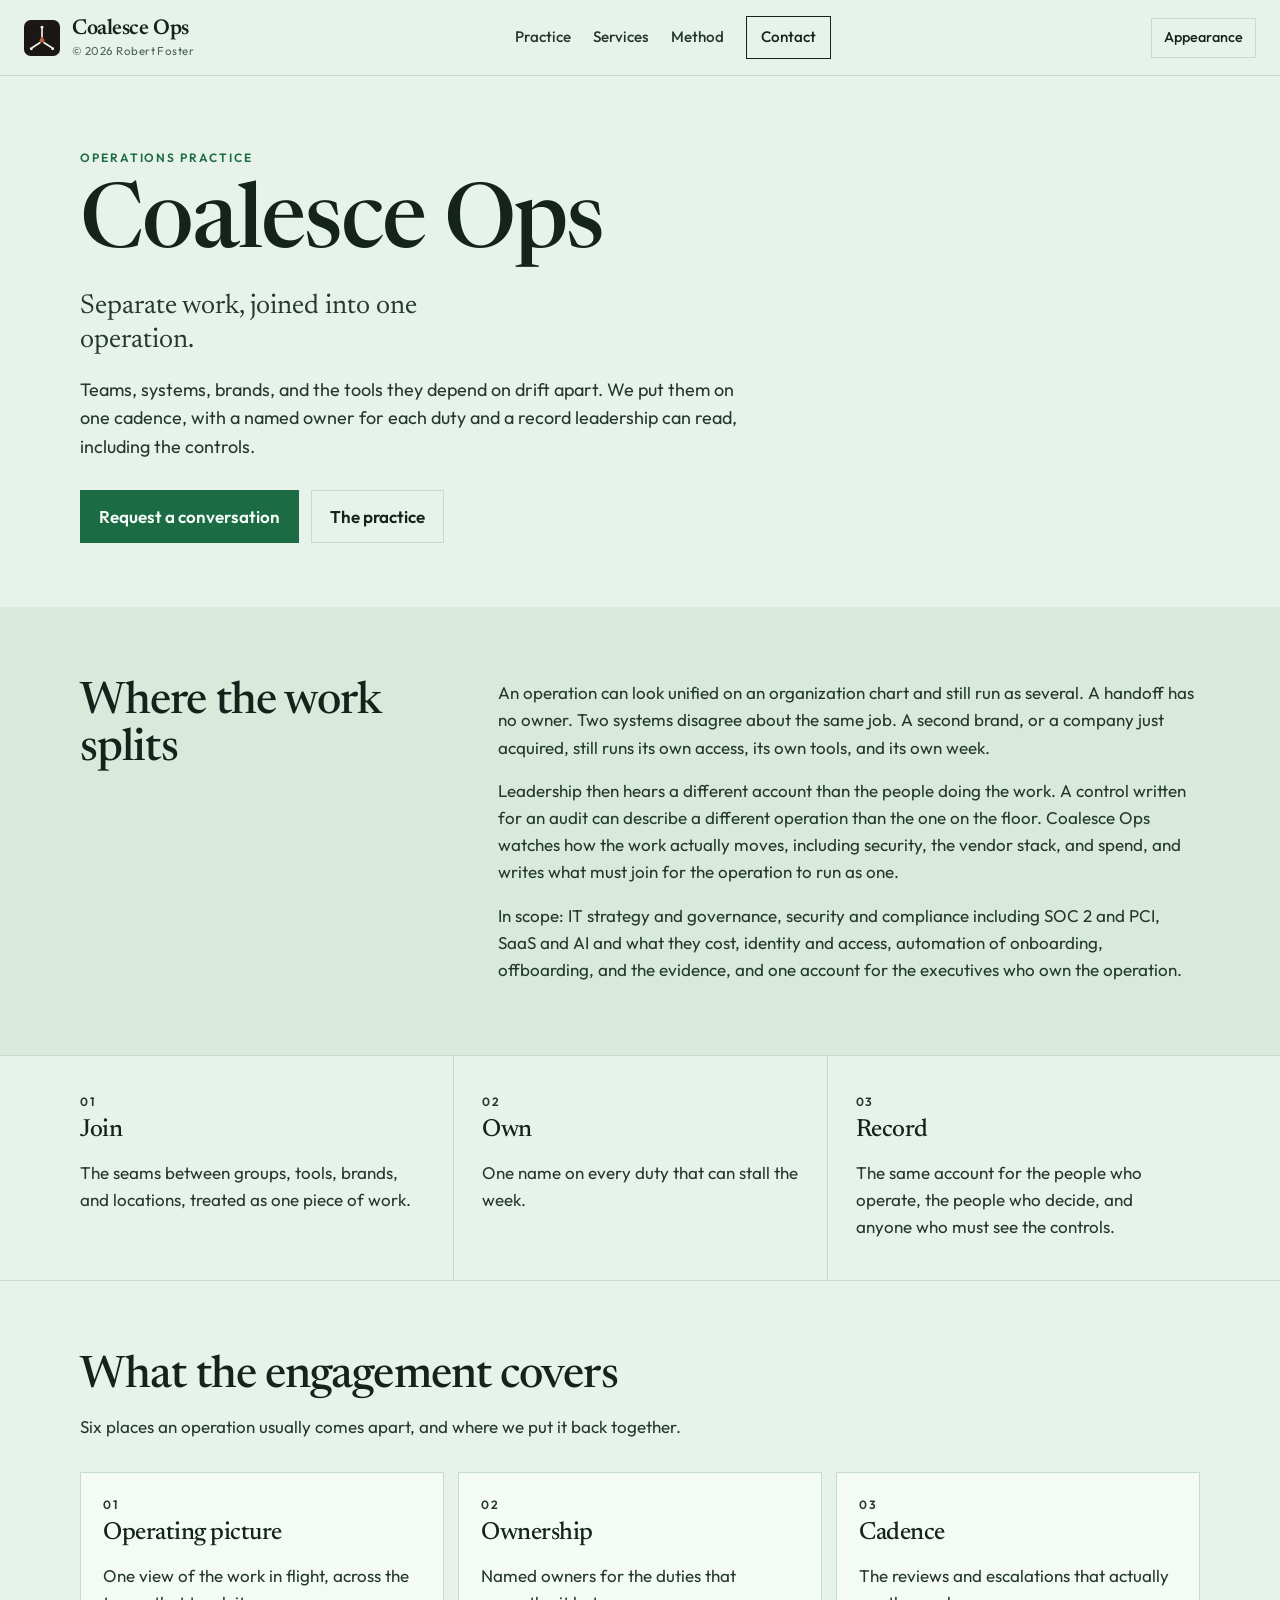
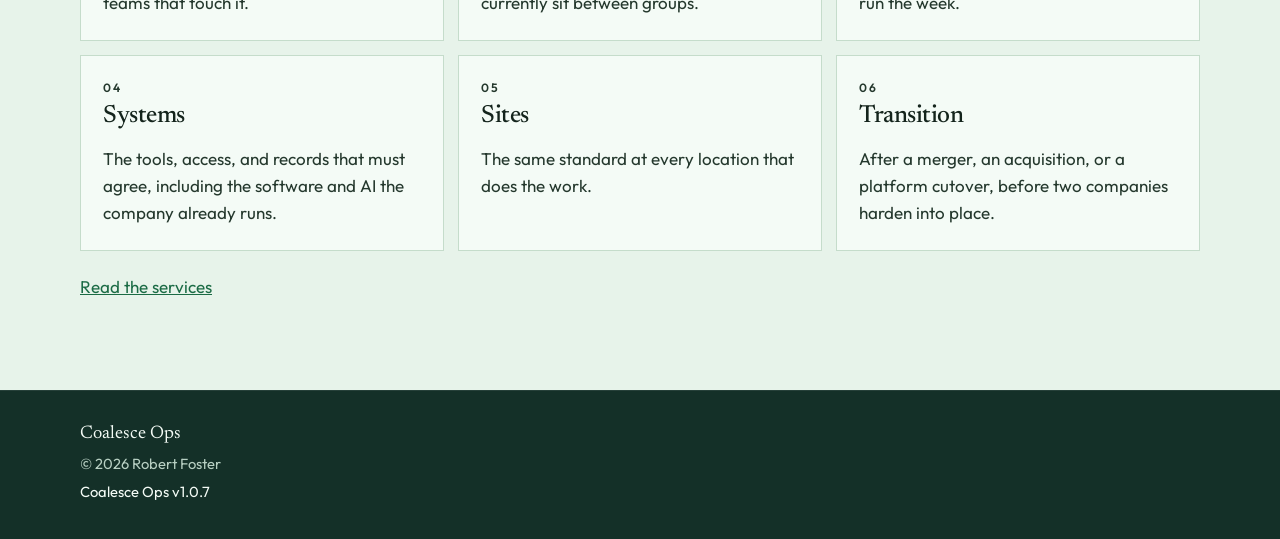
==== commit d3201ba0: "Name the full practice scope in the page copy and the keywords. Co-authored-by: Cursor <cursoragent@" ====
--- a/index.html
+++ b/index.html
@@ -5,7 +5,7 @@
   <meta name="viewport" content="width=device-width, initial-scale=1" />
   <title>Coalesce Ops — One operation across teams, systems, and brands</title>
   <meta name="description" content="Coalesce Ops joins teams, systems, brands, and tools into one operation, with named owners, a cadence, and a record leadership and auditors can use." />
-  <meta name="keywords" content="Coalesce Ops, operations consulting, security compliance, SaaS governance, post-acquisition integration, operating cadence" />
+  <meta name="keywords" content="Coalesce Ops, IT governance, security compliance, SOC 2, PCI, SaaS governance, AI governance, vendor cost management, identity and access, process automation, post-acquisition integration, operating cadence" />
   <meta name="theme-color" content="#e7f3ea" />
   <script>
     (function () {
@@ -18,7 +18,7 @@
   <link rel="preconnect" href="https://fonts.googleapis.com" />
   <link rel="preconnect" href="https://fonts.gstatic.com" crossorigin />
   <link href="https://fonts.googleapis.com/css2?family=Newsreader:opsz,wght@6..72,500;6..72,600&family=Outfit:wght@400;500;600&display=swap" rel="stylesheet" />
-  <link rel="stylesheet" href="assets/site.css?v=1.0.6" />
+  <link rel="stylesheet" href="assets/site.css?v=1.0.7" />
 </head>
 <body>
   <a class="skip" href="#main">Skip to content</a>
@@ -87,6 +87,7 @@
         <div>
           <p>An operation can look unified on an organization chart and still run as several. A handoff has no owner. Two systems disagree about the same job. A second brand, or a company just acquired, still runs its own access, its own tools, and its own week.</p>
           <p>Leadership then hears a different account than the people doing the work. A control written for an audit can describe a different operation than the one on the floor. Coalesce Ops watches how the work actually moves, including security, the vendor stack, and spend, and writes what must join for the operation to run as one.</p>
+          <p>In scope: IT strategy and governance, security and compliance including SOC 2 and PCI, SaaS and AI and what they cost, identity and access, automation of onboarding, offboarding, and the evidence, and one account for the executives who own the operation.</p>
         </div>
       </div>
     </section>
@@ -160,11 +161,11 @@
         <div>
           <p class="foot-name">Coalesce Ops</p>
           <p class="foot-legal">© 2026 Robert Foster</p>
-          <p class="foot-version">Coalesce Ops v1.0.6</p>
+          <p class="foot-version">Coalesce Ops v1.0.7</p>
         </div>
       </div>
     </div>
   </footer>
-  <script src="assets/site.js?v=1.0.6"></script>
+  <script src="assets/site.js?v=1.0.7"></script>
 </body>
 </html>
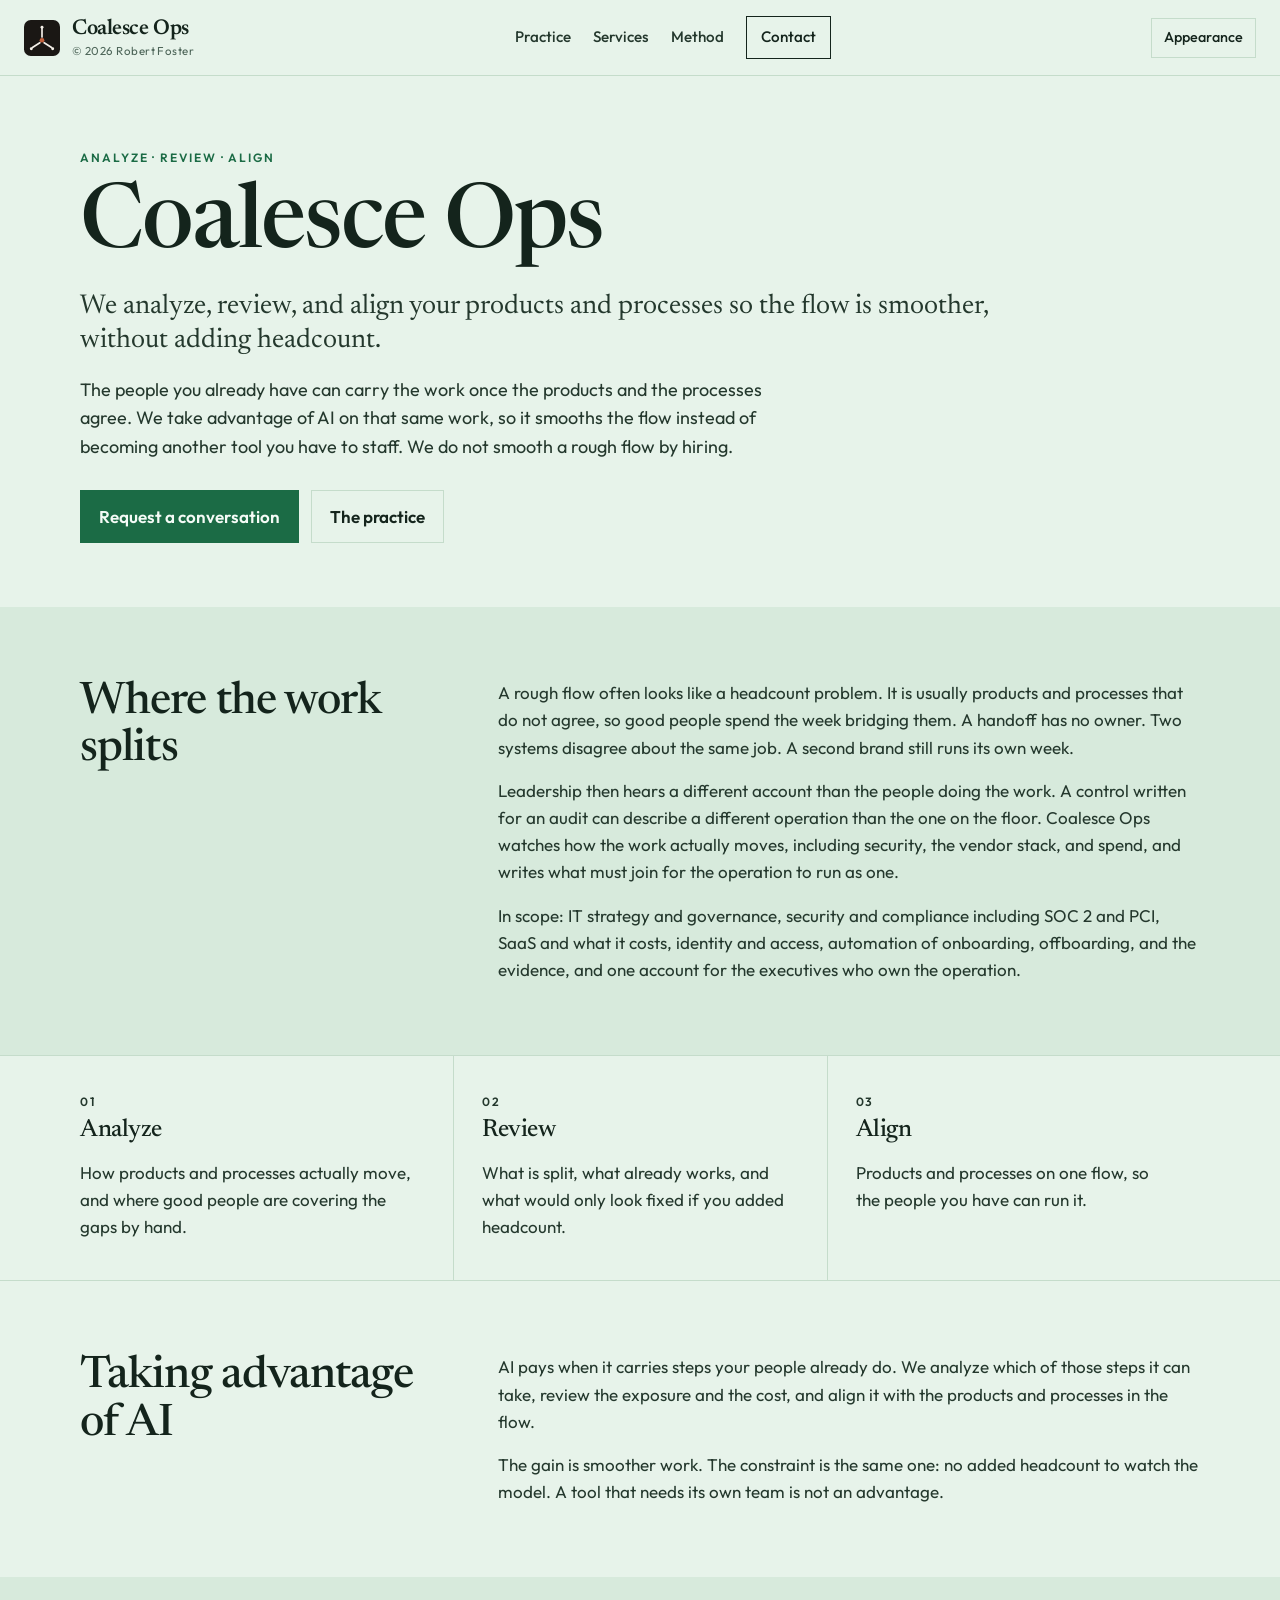
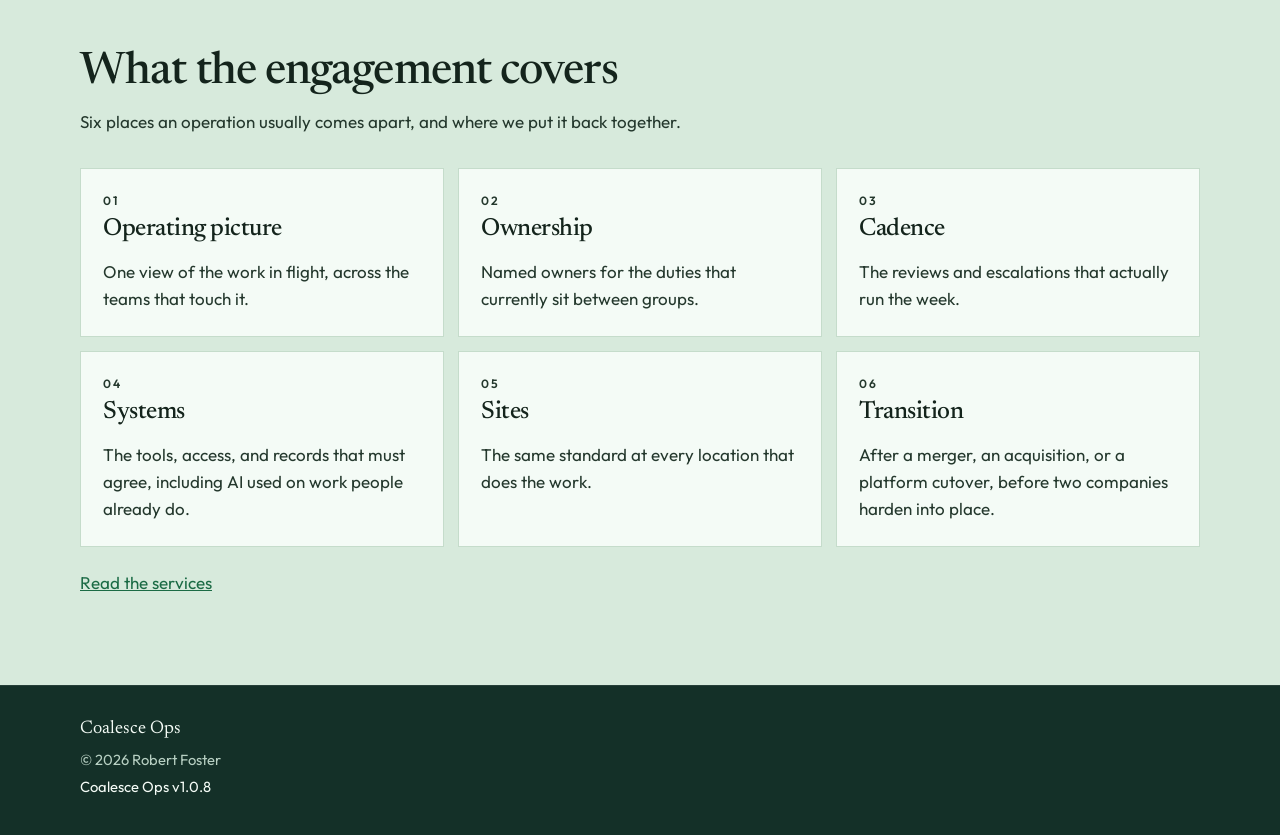
==== commit b9a1a6fc: "Lead with analyzing and aligning the flow, including AI, without added headcount. Co-authored-by: Cu" ====
--- a/index.html
+++ b/index.html
@@ -3,9 +3,9 @@
 <head>
   <meta charset="utf-8" />
   <meta name="viewport" content="width=device-width, initial-scale=1" />
-  <title>Coalesce Ops — One operation across teams, systems, and brands</title>
-  <meta name="description" content="Coalesce Ops joins teams, systems, brands, and tools into one operation, with named owners, a cadence, and a record leadership and auditors can use." />
-  <meta name="keywords" content="Coalesce Ops, IT governance, security compliance, SOC 2, PCI, SaaS governance, AI governance, vendor cost management, identity and access, process automation, post-acquisition integration, operating cadence" />
+  <title>Coalesce Ops — Analyze, review, and align the flow</title>
+  <meta name="description" content="Coalesce Ops analyzes, reviews, and aligns products, processes, and AI so the flow is smoother, without adding headcount." />
+  <meta name="keywords" content="Coalesce Ops, analyze review align, products and processes, AI advantage, AI governance, smoother flow, no added headcount, SOC 2, PCI" />
   <meta name="theme-color" content="#e7f3ea" />
   <script>
     (function () {
@@ -18,7 +18,7 @@
   <link rel="preconnect" href="https://fonts.googleapis.com" />
   <link rel="preconnect" href="https://fonts.gstatic.com" crossorigin />
   <link href="https://fonts.googleapis.com/css2?family=Newsreader:opsz,wght@6..72,500;6..72,600&family=Outfit:wght@400;500;600&display=swap" rel="stylesheet" />
-  <link rel="stylesheet" href="assets/site.css?v=1.0.7" />
+  <link rel="stylesheet" href="assets/site.css?v=1.0.8" />
 </head>
 <body>
   <a class="skip" href="#main">Skip to content</a>
@@ -70,10 +70,10 @@
   <main id="main">
     <section class="hero">
       <div class="wrap">
-        <p class="eyebrow">Operations practice</p>
+        <p class="eyebrow">Analyze · Review · Align</p>
         <h1>Coalesce Ops</h1>
-        <p class="motto">Separate work, joined into one operation.</p>
-        <p class="lede">Teams, systems, brands, and the tools they depend on drift apart. We put them on one cadence, with a named owner for each duty and a record leadership can read, including the controls.</p>
+        <p class="motto">We analyze, review, and align your products and processes so the flow is smoother, without adding headcount.</p>
+        <p class="lede">The people you already have can carry the work once the products and the processes agree. We take advantage of AI on that same work, so it smooths the flow instead of becoming another tool you have to staff. We do not smooth a rough flow by hiring.</p>
         <div class="hero-cta">
           <a class="btn primary" href="contact.html">Request a conversation</a>
           <a class="btn ghost" href="practice.html">The practice</a>
@@ -85,9 +85,9 @@
       <div class="wrap split">
         <h2>Where the work splits</h2>
         <div>
-          <p>An operation can look unified on an organization chart and still run as several. A handoff has no owner. Two systems disagree about the same job. A second brand, or a company just acquired, still runs its own access, its own tools, and its own week.</p>
+          <p>A rough flow often looks like a headcount problem. It is usually products and processes that do not agree, so good people spend the week bridging them. A handoff has no owner. Two systems disagree about the same job. A second brand still runs its own week.</p>
           <p>Leadership then hears a different account than the people doing the work. A control written for an audit can describe a different operation than the one on the floor. Coalesce Ops watches how the work actually moves, including security, the vendor stack, and spend, and writes what must join for the operation to run as one.</p>
-          <p>In scope: IT strategy and governance, security and compliance including SOC 2 and PCI, SaaS and AI and what they cost, identity and access, automation of onboarding, offboarding, and the evidence, and one account for the executives who own the operation.</p>
+          <p>In scope: IT strategy and governance, security and compliance including SOC 2 and PCI, SaaS and what it costs, identity and access, automation of onboarding, offboarding, and the evidence, and one account for the executives who own the operation.</p>
         </div>
       </div>
     </section>
@@ -96,23 +96,33 @@
       <div class="wrap facts-grid">
         <article>
           <p class="num">01</p>
-          <h2>Join</h2>
-          <p>The seams between groups, tools, brands, and locations, treated as one piece of work.</p>
+          <h2>Analyze</h2>
+          <p>How products and processes actually move, and where good people are covering the gaps by hand.</p>
         </article>
         <article>
           <p class="num">02</p>
-          <h2>Own</h2>
-          <p>One name on every duty that can stall the week.</p>
+          <h2>Review</h2>
+          <p>What is split, what already works, and what would only look fixed if you added headcount.</p>
         </article>
         <article>
           <p class="num">03</p>
-          <h2>Record</h2>
-          <p>The same account for the people who operate, the people who decide, and anyone who must see the controls.</p>
+          <h2>Align</h2>
+          <p>Products and processes on one flow, so the people you have can run it.</p>
         </article>
       </div>
     </section>
 
-    <section class="band">
+    <section class="band" id="ai">
+      <div class="wrap split">
+        <h2>Taking advantage of AI</h2>
+        <div>
+          <p>AI pays when it carries steps your people already do. We analyze which of those steps it can take, review the exposure and the cost, and align it with the products and processes in the flow.</p>
+          <p>The gain is smoother work. The constraint is the same one: no added headcount to watch the model. A tool that needs its own team is not an advantage.</p>
+        </div>
+      </div>
+    </section>
+
+    <section class="band alt">
       <div class="wrap">
         <header class="section-head">
           <h2>What the engagement covers</h2>
@@ -137,7 +147,7 @@
           <article class="card">
             <p class="num">04</p>
             <h3>Systems</h3>
-            <p>The tools, access, and records that must agree, including the software and AI the company already runs.</p>
+            <p>The tools, access, and records that must agree, including AI used on work people already do.</p>
           </article>
           <article class="card">
             <p class="num">05</p>
@@ -161,11 +171,11 @@
         <div>
           <p class="foot-name">Coalesce Ops</p>
           <p class="foot-legal">© 2026 Robert Foster</p>
-          <p class="foot-version">Coalesce Ops v1.0.7</p>
+          <p class="foot-version">Coalesce Ops v1.0.8</p>
         </div>
       </div>
     </div>
   </footer>
-  <script src="assets/site.js?v=1.0.7"></script>
+  <script src="assets/site.js?v=1.0.8"></script>
 </body>
 </html>
--- a/assets/site.css
+++ b/assets/site.css
@@ -434,7 +434,7 @@
 }
 .motto {
   margin: 22px 0 0;
-  max-width: 16em;
+  max-width: 36em;
   font-family: var(--serif);
   font-size: clamp(1.35rem, 2.2vw, 1.7rem);
   line-height: 1.25;
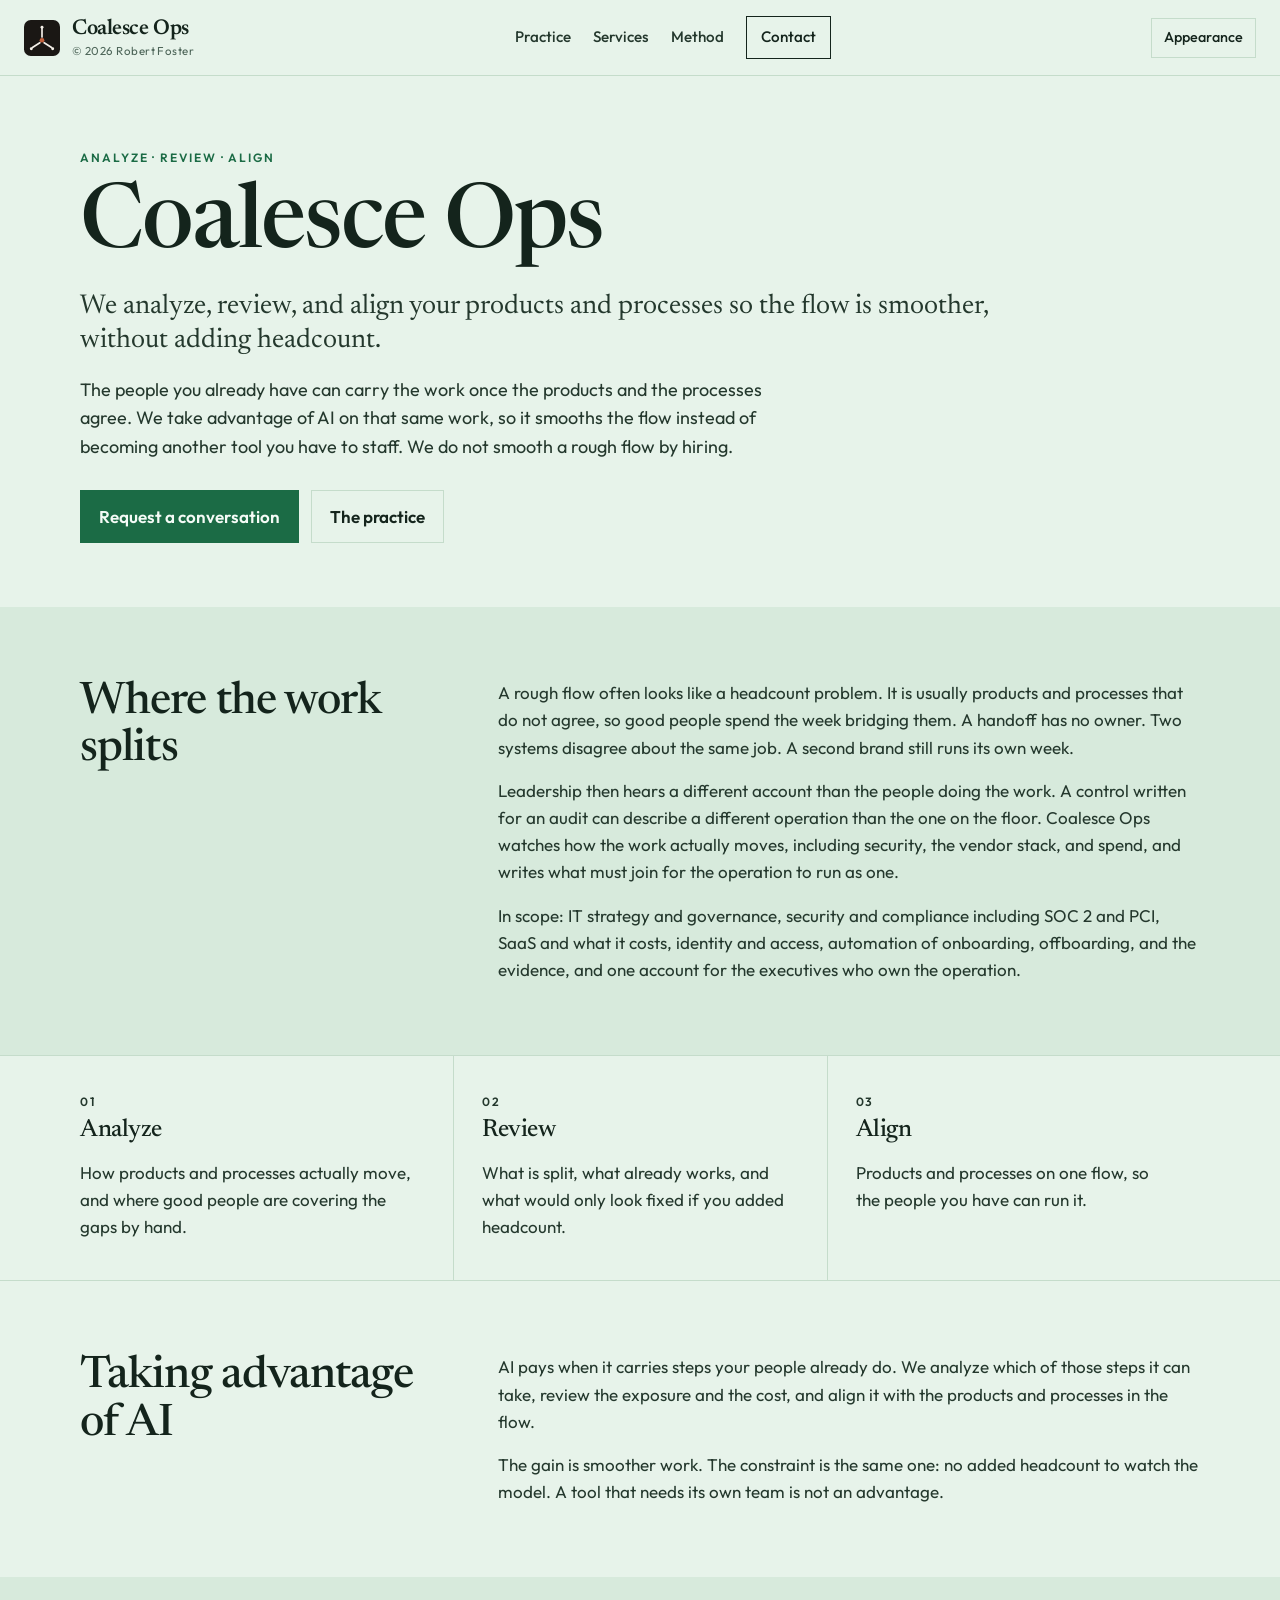
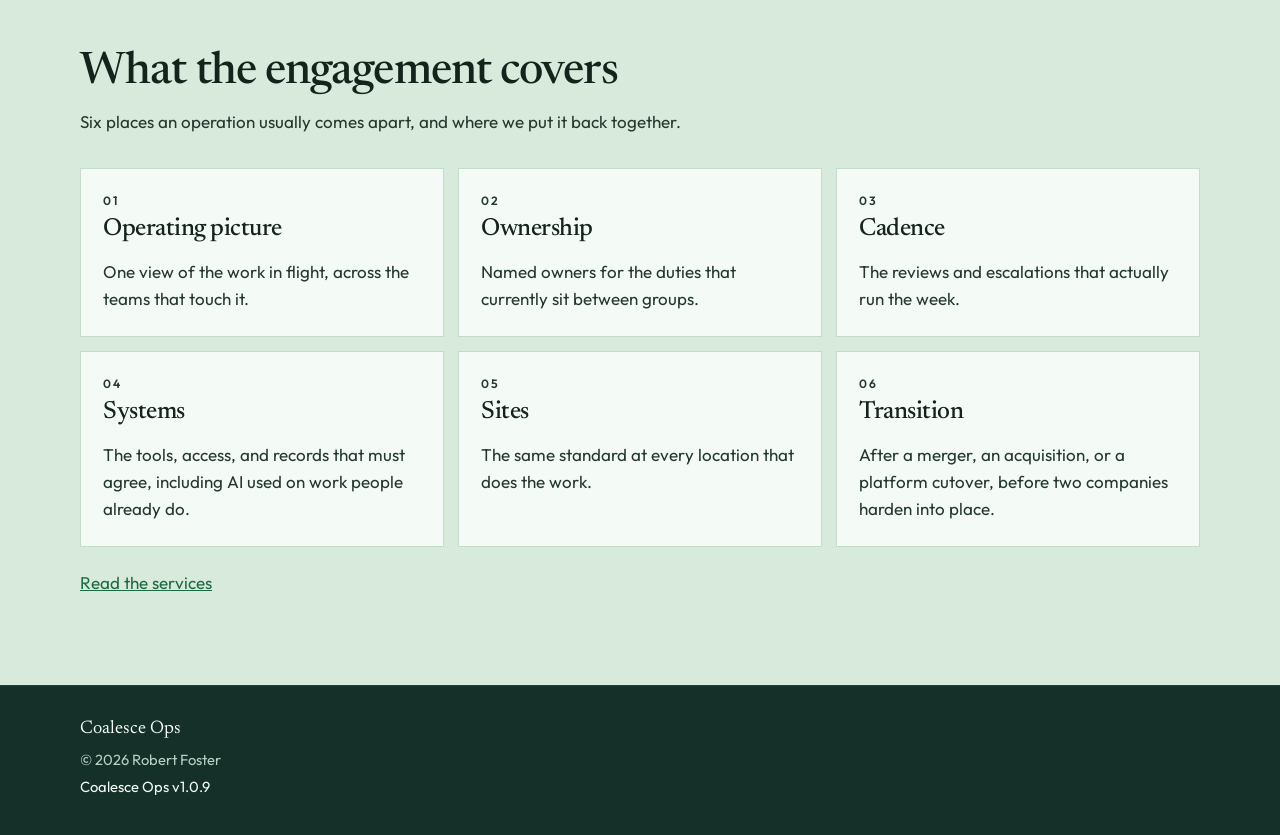
==== commit eeeb5f2d: "Keep the appearance choice for the browser session only. Co-authored-by: Cursor <cursoragent@cursor." ====
--- a/index.html
+++ b/index.html
@@ -9,7 +9,10 @@
   <meta name="theme-color" content="#e7f3ea" />
   <script>
     (function () {
-      var saved = localStorage.getItem("coalesceops-theme");
+      var key = "coalesceops-theme";
+      var saved = null;
+      try { localStorage.removeItem(key); } catch (e) {}
+      try { saved = sessionStorage.getItem(key); } catch (e) {}
       var themes = { light: 1, dark: 1, "light-green": 1, "medium-green": 1, "dark-green": 1, "light-blue": 1, "medium-blue": 1, "dark-blue": 1, red: 1, "light-red": 1 };
       document.documentElement.setAttribute("data-theme", themes[saved] ? saved : "light-green");
     })();
@@ -18,7 +21,7 @@
   <link rel="preconnect" href="https://fonts.googleapis.com" />
   <link rel="preconnect" href="https://fonts.gstatic.com" crossorigin />
   <link href="https://fonts.googleapis.com/css2?family=Newsreader:opsz,wght@6..72,500;6..72,600&family=Outfit:wght@400;500;600&display=swap" rel="stylesheet" />
-  <link rel="stylesheet" href="assets/site.css?v=1.0.8" />
+  <link rel="stylesheet" href="assets/site.css?v=1.0.9" />
 </head>
 <body>
   <a class="skip" href="#main">Skip to content</a>
@@ -171,11 +174,11 @@
         <div>
           <p class="foot-name">Coalesce Ops</p>
           <p class="foot-legal">© 2026 Robert Foster</p>
-          <p class="foot-version">Coalesce Ops v1.0.8</p>
+          <p class="foot-version">Coalesce Ops v1.0.9</p>
         </div>
       </div>
     </div>
   </footer>
-  <script src="assets/site.js?v=1.0.8"></script>
+  <script src="assets/site.js?v=1.0.9"></script>
 </body>
 </html>
